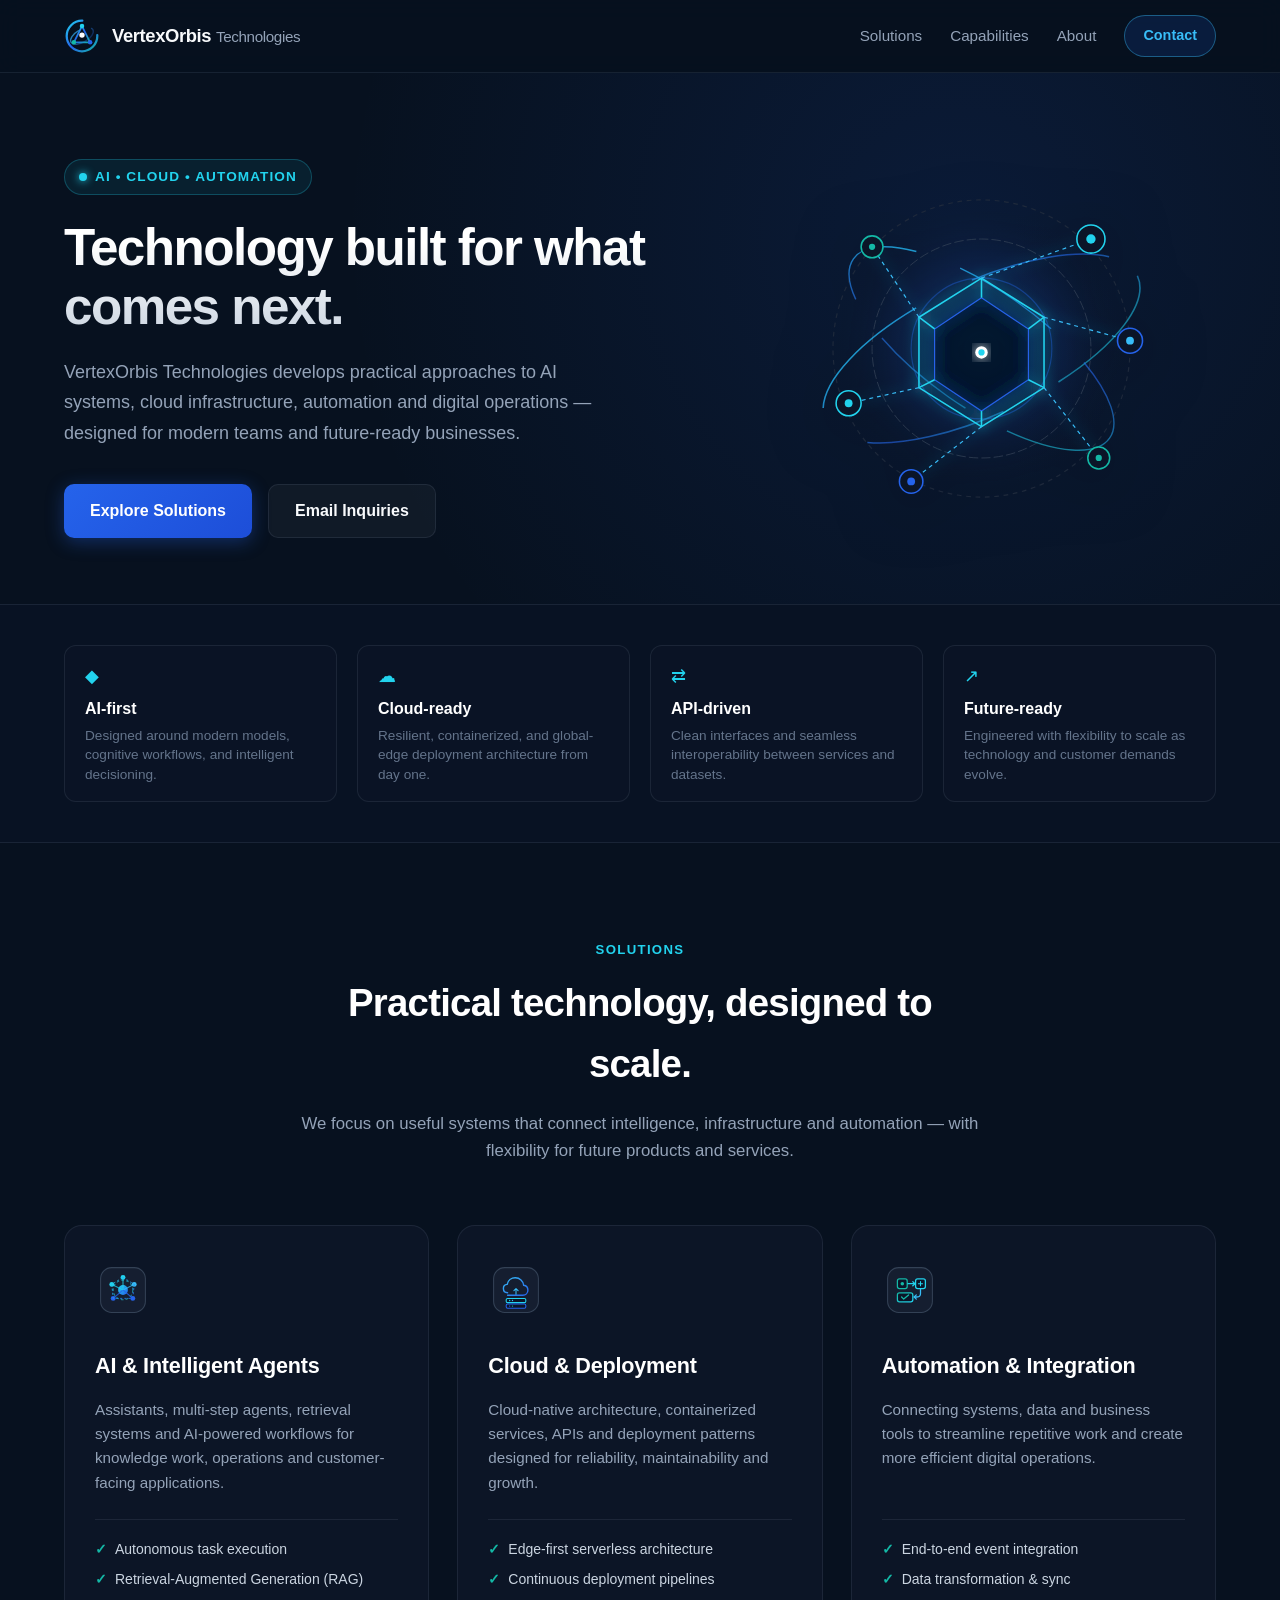
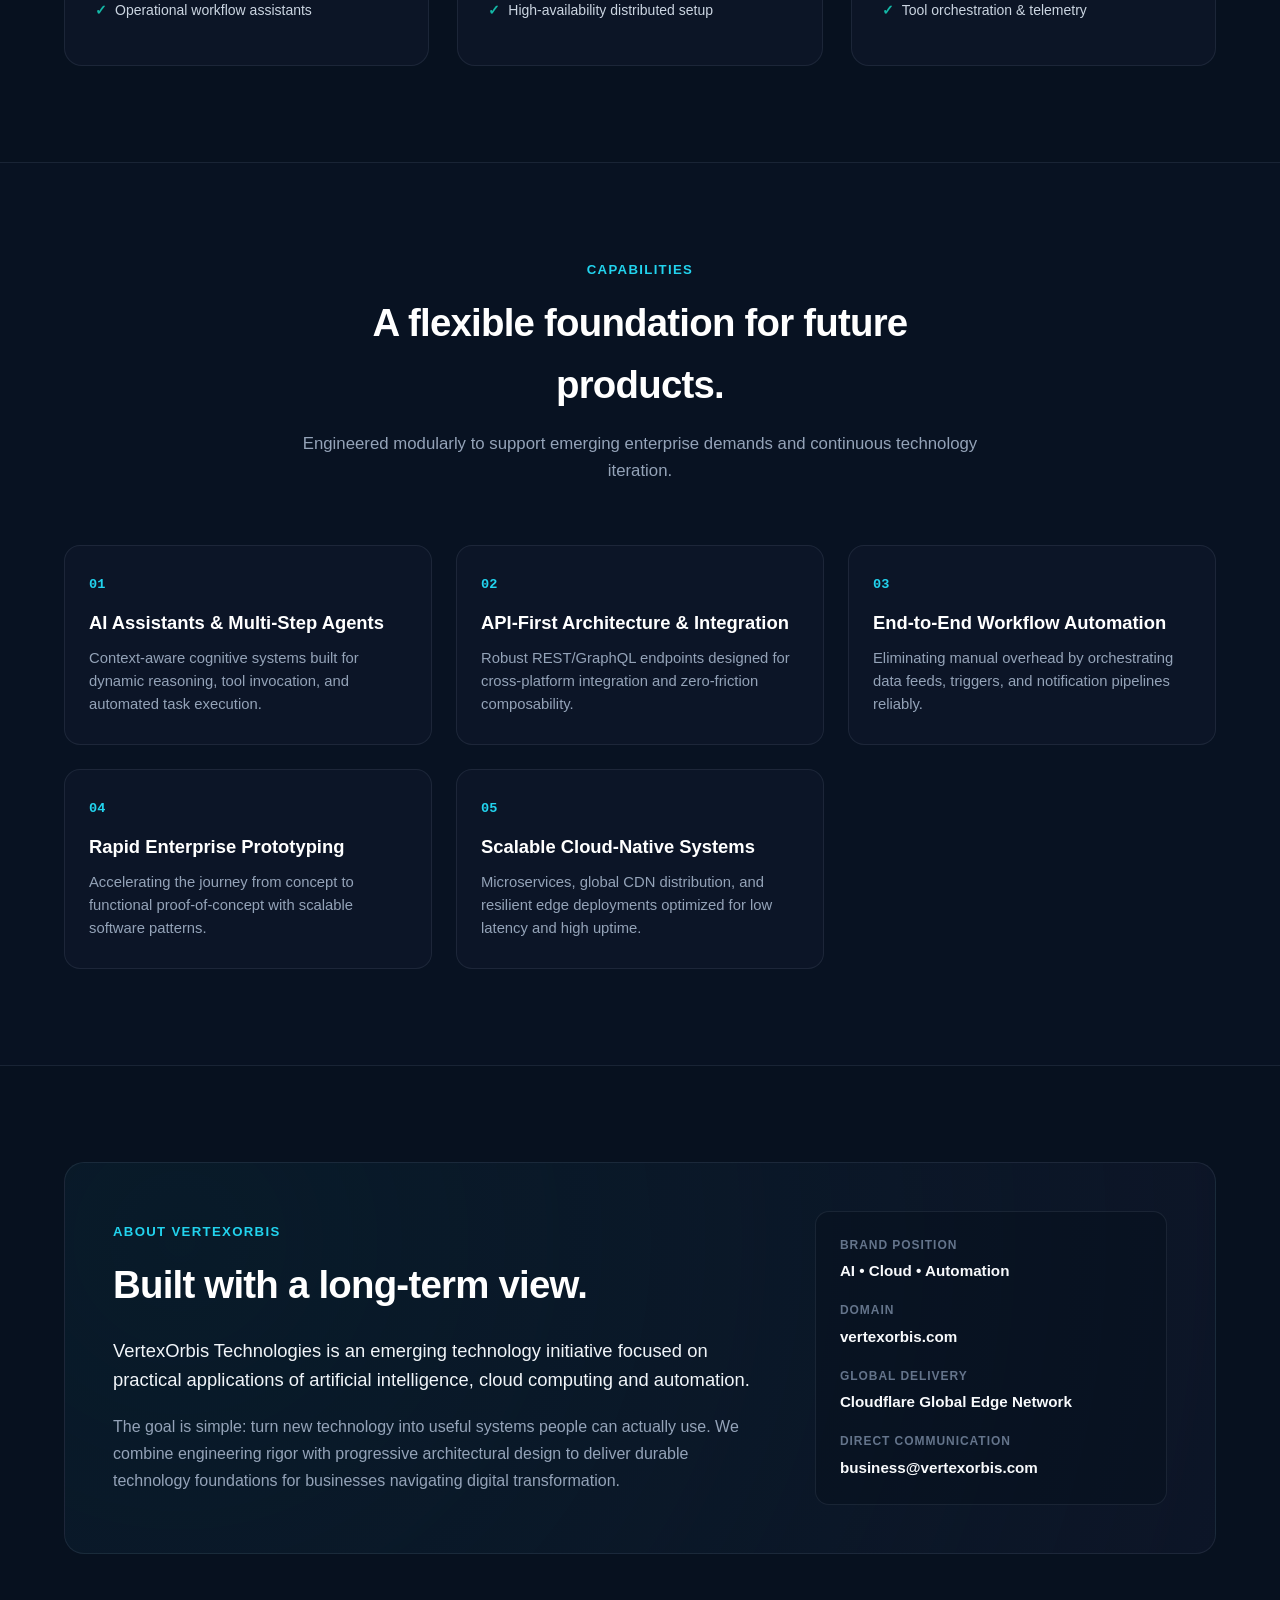
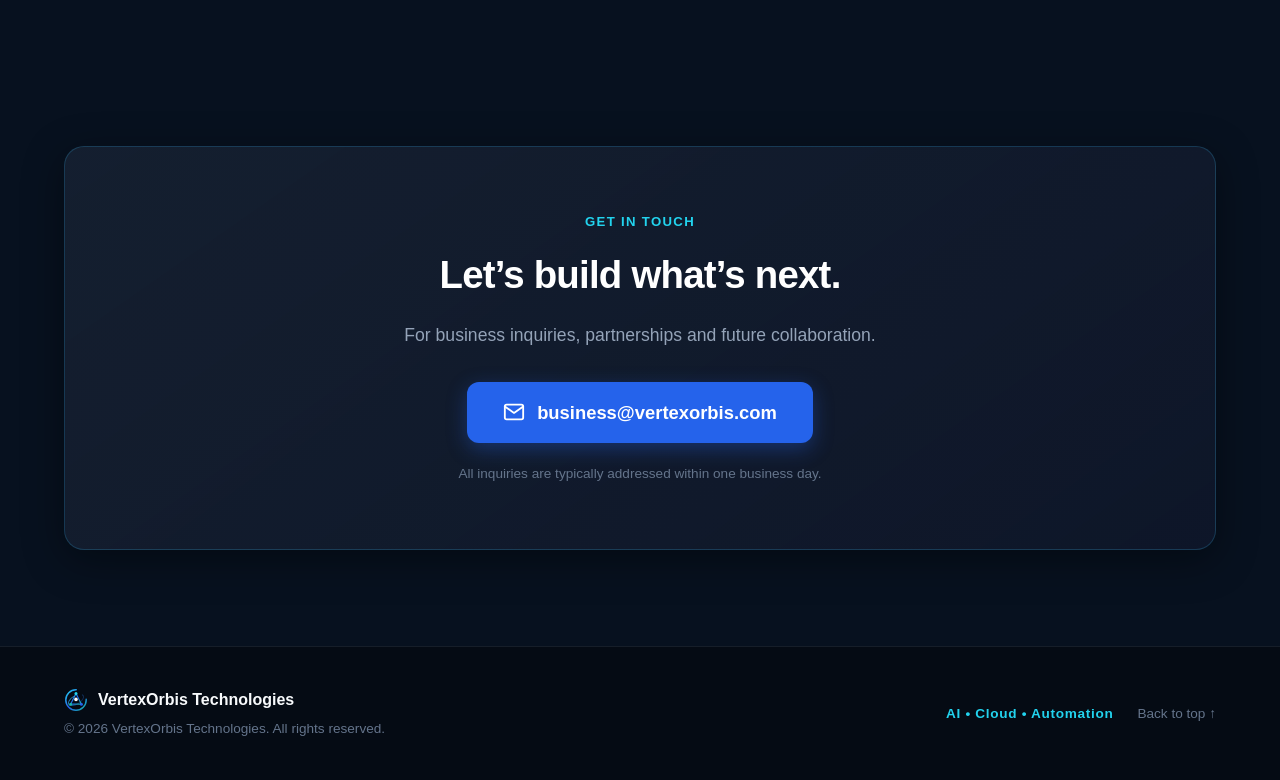
==== index.html @ fcc6c7b6 "Initial commit: VertexOrbis corporate website" ====
<!DOCTYPE html>
<html lang="en">
<head>
  <meta charset="UTF-8">
  <meta name="viewport" content="width=device-width, initial-scale=1.0">
  <title>VertexOrbis Technologies | AI, Cloud &amp; Automation</title>
  <meta name="description" content="VertexOrbis Technologies develops practical approaches to AI systems, cloud infrastructure, automation and digital operations — designed for modern teams and future-ready businesses.">
  <link rel="canonical" href="https://vertexorbis.com/">

  <!-- Open Graph / Facebook -->
  <meta property="og:type" content="website">
  <meta property="og:url" content="https://vertexorbis.com/">
  <meta property="og:title" content="VertexOrbis Technologies | AI, Cloud &amp; Automation">
  <meta property="og:description" content="VertexOrbis Technologies develops practical approaches to AI systems, cloud infrastructure, automation and digital operations — designed for modern teams and future-ready businesses.">
  <meta property="og:site_name" content="VertexOrbis Technologies">

  <!-- Twitter Card -->
  <meta name="twitter:card" content="summary_large_image">
  <meta name="twitter:url" content="https://vertexorbis.com/">
  <meta name="twitter:title" content="VertexOrbis Technologies | AI, Cloud &amp; Automation">
  <meta name="twitter:description" content="VertexOrbis Technologies develops practical approaches to AI systems, cloud infrastructure, automation and digital operations — designed for modern teams and future-ready businesses.">

  <!-- Favicon -->
  <link rel="icon" type="image/svg+xml" href="assets/logo.svg">

  <link rel="stylesheet" href="styles.css">

  <!-- JSON-LD Structured Data -->
  <script type="application/ld+json">
  {
    "@context": "https://schema.org",
    "@type": "Organization",
    "name": "VertexOrbis Technologies",
    "url": "https://vertexorbis.com",
    "logo": "https://vertexorbis.com/assets/logo.svg",
    "description": "VertexOrbis Technologies develops practical approaches to AI systems, cloud infrastructure, automation and digital operations.",
    "email": "business@vertexorbis.com"
  }
  </script>
</head>
<body>
  <a href="#main-content" class="skip-link">Skip to main content</a>

  <!-- Header & Navigation -->
  <header class="site-header">
    <div class="container header-container">
      <a href="#" class="brand-logo" aria-label="VertexOrbis Technologies Home">
        <img src="assets/logo.svg" alt="" width="36" height="36" class="logo-img">
        <span class="brand-text">VertexOrbis <span class="brand-sub">Technologies</span></span>
      </a>

      <button class="mobile-toggle" aria-expanded="false" aria-controls="primary-nav" aria-label="Toggle navigation menu">
        <span class="bar"></span>
        <span class="bar"></span>
        <span class="bar"></span>
      </button>

      <nav id="primary-nav" class="nav-links" aria-label="Primary Navigation">
        <a href="#solutions" class="nav-item">Solutions</a>
        <a href="#capabilities" class="nav-item">Capabilities</a>
        <a href="#about" class="nav-item">About</a>
        <a href="#contact" class="nav-cta">Contact</a>
      </nav>
    </div>
  </header>

  <main id="main-content">
    <!-- Hero Section -->
    <section class="hero-section" aria-labelledby="hero-title">
      <div class="container hero-container">
        <div class="hero-content">
          <div class="hero-kicker">
            <span class="pulse-dot"></span>
            AI • Cloud • Automation
          </div>
          <h1 id="hero-title" class="hero-headline">
            Technology built for what comes next.
          </h1>
          <p class="hero-body">
            VertexOrbis Technologies develops practical approaches to AI systems, cloud infrastructure, automation and digital operations — designed for modern teams and future-ready businesses.
          </p>
          <div class="hero-actions">
            <a href="#solutions" class="btn btn-primary">Explore Solutions</a>
            <a href="mailto:business@vertexorbis.com" class="btn btn-secondary">Email Inquiries</a>
          </div>
        </div>

        <div class="hero-visual">
          <div class="visual-wrapper">
            <img src="assets/hero-tech.svg" alt="Abstract interconnected AI, cloud infrastructure, and automation graph" class="hero-img" width="560" height="460">
          </div>
        </div>
      </div>
    </section>

    <!-- Brand Proof / Stats Strip -->
    <section class="proof-section" aria-label="Key Pillars">
      <div class="container proof-grid">
        <div class="proof-card">
          <span class="proof-icon">◆</span>
          <div class="proof-title">AI-first</div>
          <p class="proof-desc">Designed around modern models, cognitive workflows, and intelligent decisioning.</p>
        </div>
        <div class="proof-card">
          <span class="proof-icon">☁</span>
          <div class="proof-title">Cloud-ready</div>
          <p class="proof-desc">Resilient, containerized, and global-edge deployment architecture from day one.</p>
        </div>
        <div class="proof-card">
          <span class="proof-icon">⇄</span>
          <div class="proof-title">API-driven</div>
          <p class="proof-desc">Clean interfaces and seamless interoperability between services and datasets.</p>
        </div>
        <div class="proof-card">
          <span class="proof-icon">↗</span>
          <div class="proof-title">Future-ready</div>
          <p class="proof-desc">Engineered with flexibility to scale as technology and customer demands evolve.</p>
        </div>
      </div>
    </section>

    <!-- Solutions Section -->
    <section id="solutions" class="section solutions-section" aria-labelledby="solutions-title">
      <div class="container">
        <div class="section-header">
          <div class="section-kicker">Solutions</div>
          <h2 id="solutions-title" class="section-title">Practical technology, designed to scale.</h2>
          <p class="section-subtitle">
            We focus on useful systems that connect intelligence, infrastructure and automation — with flexibility for future products and services.
          </p>
        </div>

        <div class="solutions-grid">
          <!-- Solution Card 1 -->
          <article class="solution-card">
            <div class="card-icon-wrapper">
              <img src="assets/ai-agents.svg" alt="" width="56" height="56" class="card-icon">
            </div>
            <h3 class="card-title">AI &amp; Intelligent Agents</h3>
            <p class="card-text">
              Assistants, multi-step agents, retrieval systems and AI-powered workflows for knowledge work, operations and customer-facing applications.
            </p>
            <ul class="card-features">
              <li>Autonomous task execution</li>
              <li>Retrieval-Augmented Generation (RAG)</li>
              <li>Operational workflow assistants</li>
            </ul>
          </article>

          <!-- Solution Card 2 -->
          <article class="solution-card">
            <div class="card-icon-wrapper">
              <img src="assets/cloud-infrastructure.svg" alt="" width="56" height="56" class="card-icon">
            </div>
            <h3 class="card-title">Cloud &amp; Deployment</h3>
            <p class="card-text">
              Cloud-native architecture, containerized services, APIs and deployment patterns designed for reliability, maintainability and growth.
            </p>
            <ul class="card-features">
              <li>Edge-first serverless architecture</li>
              <li>Continuous deployment pipelines</li>
              <li>High-availability distributed setup</li>
            </ul>
          </article>

          <!-- Solution Card 3 -->
          <article class="solution-card">
            <div class="card-icon-wrapper">
              <img src="assets/automation.svg" alt="" width="56" height="56" class="card-icon">
            </div>
            <h3 class="card-title">Automation &amp; Integration</h3>
            <p class="card-text">
              Connecting systems, data and business tools to streamline repetitive work and create more efficient digital operations.
            </p>
            <ul class="card-features">
              <li>End-to-end event integration</li>
              <li>Data transformation &amp; sync</li>
              <li>Tool orchestration &amp; telemetry</li>
            </ul>
          </article>
        </div>
      </div>
    </section>

    <!-- Capabilities Section -->
    <section id="capabilities" class="section capabilities-section" aria-labelledby="capabilities-title">
      <div class="container">
        <div class="section-header">
          <div class="section-kicker">Capabilities</div>
          <h2 id="capabilities-title" class="section-title">A flexible foundation for future products.</h2>
          <p class="section-subtitle">
            Engineered modularly to support emerging enterprise demands and continuous technology iteration.
          </p>
        </div>

        <div class="capabilities-grid">
          <div class="cap-box">
            <div class="cap-index">01</div>
            <h3 class="cap-name">AI Assistants &amp; Multi-Step Agents</h3>
            <p class="cap-desc">Context-aware cognitive systems built for dynamic reasoning, tool invocation, and automated task execution.</p>
          </div>
          <div class="cap-box">
            <div class="cap-index">02</div>
            <h3 class="cap-name">API-First Architecture &amp; Integration</h3>
            <p class="cap-desc">Robust REST/GraphQL endpoints designed for cross-platform integration and zero-friction composability.</p>
          </div>
          <div class="cap-box">
            <div class="cap-index">03</div>
            <h3 class="cap-name">End-to-End Workflow Automation</h3>
            <p class="cap-desc">Eliminating manual overhead by orchestrating data feeds, triggers, and notification pipelines reliably.</p>
          </div>
          <div class="cap-box">
            <div class="cap-index">04</div>
            <h3 class="cap-name">Rapid Enterprise Prototyping</h3>
            <p class="cap-desc">Accelerating the journey from concept to functional proof-of-concept with scalable software patterns.</p>
          </div>
          <div class="cap-box">
            <div class="cap-index">05</div>
            <h3 class="cap-name">Scalable Cloud-Native Systems</h3>
            <p class="cap-desc">Microservices, global CDN distribution, and resilient edge deployments optimized for low latency and high uptime.</p>
          </div>
        </div>
      </div>
    </section>

    <!-- About Section -->
    <section id="about" class="section about-section" aria-labelledby="about-title">
      <div class="container">
        <div class="about-card">
          <div class="about-grid">
            <div class="about-content">
              <div class="section-kicker">About VertexOrbis</div>
              <h2 id="about-title" class="section-title">Built with a long-term view.</h2>
              <p class="about-lead">
                VertexOrbis Technologies is an emerging technology initiative focused on practical applications of artificial intelligence, cloud computing and automation.
              </p>
              <p class="about-text">
                The goal is simple: turn new technology into useful systems people can actually use. We combine engineering rigor with progressive architectural design to deliver durable technology foundations for businesses navigating digital transformation.
              </p>
            </div>
            <div class="about-sidebar">
              <div class="sidebar-item">
                <span class="sidebar-label">Brand Position</span>
                <span class="sidebar-value">AI • Cloud • Automation</span>
              </div>
              <div class="sidebar-item">
                <span class="sidebar-label">Domain</span>
                <span class="sidebar-value">vertexorbis.com</span>
              </div>
              <div class="sidebar-item">
                <span class="sidebar-label">Global Delivery</span>
                <span class="sidebar-value">Cloudflare Global Edge Network</span>
              </div>
              <div class="sidebar-item">
                <span class="sidebar-label">Direct Communication</span>
                <span class="sidebar-value">business@vertexorbis.com</span>
              </div>
            </div>
          </div>
        </div>
      </div>
    </section>

    <!-- Contact Section -->
    <section id="contact" class="section contact-section" aria-labelledby="contact-title">
      <div class="container">
        <div class="contact-box">
          <div class="contact-inner">
            <div class="section-kicker">Get In Touch</div>
            <h2 id="contact-title" class="section-title">Let’s build what’s next.</h2>
            <p class="contact-desc">
              For business inquiries, partnerships and future collaboration.
            </p>
            <div class="email-cta-wrapper">
              <a href="mailto:business@vertexorbis.com" class="email-link">
                <svg class="mail-icon" viewBox="0 0 24 24" width="22" height="22" fill="none" stroke="currentColor" stroke-width="2" stroke-linecap="round" stroke-linejoin="round" aria-hidden="true">
                  <path d="M4 4h16c1.1 0 2 .9 2 2v12c0 1.1-.9 2-2 2H4c-1.1 0-2-.9-2-2V6c0-1.1.9-2 2-2z"></path>
                  <polyline points="22,6 12,13 2,6"></polyline>
                </svg>
                <span>business@vertexorbis.com</span>
              </a>
            </div>
            <p class="contact-note">All inquiries are typically addressed within one business day.</p>
          </div>
        </div>
      </div>
    </section>
  </main>

  <!-- Footer -->
  <footer class="site-footer">
    <div class="container footer-container">
      <div class="footer-left">
        <div class="footer-brand">
          <img src="assets/logo.svg" alt="" width="24" height="24" class="footer-logo">
          <span>VertexOrbis Technologies</span>
        </div>
        <p class="footer-copy">
          &copy; 2026 VertexOrbis Technologies. All rights reserved.
        </p>
      </div>
      <div class="footer-right">
        <span class="footer-tagline">AI • Cloud • Automation</span>
        <a href="#main-content" class="back-to-top" aria-label="Back to top">
          Back to top ↑
        </a>
      </div>
    </div>
  </footer>

  <script>
    // Navigation toggle for mobile screens
    const toggle = document.querySelector('.mobile-toggle');
    const nav = document.getElementById('primary-nav');

    if (toggle && nav) {
      toggle.addEventListener('click', () => {
        const expanded = toggle.getAttribute('aria-expanded') === 'true';
        toggle.setAttribute('aria-expanded', String(!expanded));
        nav.classList.toggle('nav-open');
      });

      // Close menu when clicking nav links
      nav.querySelectorAll('a').forEach(link => {
        link.addEventListener('click', () => {
          nav.classList.remove('nav-open');
          toggle.setAttribute('aria-expanded', 'false');
        });
      });
    }
  </script>
</body>
</html>
---- styles.css ----
/* -------------------------------------------------------------
   VertexOrbis Technologies - Official Stylesheet
   Color Theme: Deep Tech Navy / Electric Blue / Cyan / Teal
   ------------------------------------------------------------- */

:root {
  --bg-main: #07111F;
  --bg-card: rgba(15, 23, 42, 0.7);
  --bg-card-hover: rgba(30, 41, 59, 0.8);
  --border-subtle: rgba(148, 163, 184, 0.12);
  --border-focus: #38BDF8;
  
  --primary: #2563EB;
  --primary-glow: rgba(37, 99, 235, 0.35);
  --accent-cyan: #22D3EE;
  --accent-cyan-glow: rgba(34, 211, 238, 0.25);
  --accent-teal: #14B8A6;

  --text-main: #F8FAFC;
  --text-muted: #94A3B8;
  --text-dim: #64748B;

  --font-family: -apple-system, BlinkMacSystemFont, "Segoe UI", Roboto, "Helvetica Neue", Arial, sans-serif;
  --max-width: 1200px;
  --transition-normal: 0.25s cubic-bezier(0.16, 1, 0.3, 1);
}

*, *::before, *::after {
  box-sizing: border-box;
  margin: 0;
  padding: 0;
}

html {
  scroll-behavior: smooth;
  font-size: 16px;
  background-color: var(--bg-main);
  color: var(--text-main);
  font-family: var(--font-family);
  line-height: 1.6;
  -webkit-font-smoothing: antialiased;
}

/* Accessibility: Skip Link */
.skip-link {
  position: absolute;
  top: -60px;
  left: 20px;
  background: var(--accent-cyan);
  color: #07111F;
  font-weight: 600;
  padding: 8px 16px;
  border-radius: 4px;
  z-index: 1000;
  transition: top 0.2s ease;
  text-decoration: none;
}
.skip-link:focus {
  top: 16px;
}

/* Layout Utilities */
.container {
  width: 100%;
  max-width: var(--max-width);
  margin-left: auto;
  margin-right: auto;
  padding-left: 24px;
  padding-right: 24px;
}

/* Header & Nav */
.site-header {
  position: sticky;
  top: 0;
  z-index: 100;
  background-color: rgba(7, 17, 31, 0.85);
  backdrop-filter: blur(12px);
  -webkit-backdrop-filter: blur(12px);
  border-bottom: 1px solid var(--border-subtle);
}

.header-container {
  display: flex;
  align-items: center;
  justify-content: space-between;
  height: 72px;
}

.brand-logo {
  display: flex;
  align-items: center;
  gap: 12px;
  text-decoration: none;
  color: var(--text-main);
}

.brand-text {
  font-size: 1.15rem;
  font-weight: 700;
  letter-spacing: -0.02em;
}

.brand-sub {
  font-weight: 400;
  color: var(--text-muted);
  font-size: 0.95rem;
}

.nav-links {
  display: flex;
  align-items: center;
  gap: 28px;
}

.nav-item {
  color: var(--text-muted);
  text-decoration: none;
  font-size: 0.95rem;
  font-weight: 500;
  transition: color var(--transition-normal);
}

.nav-item:hover, .nav-item:focus-visible {
  color: var(--accent-cyan);
}

.nav-cta {
  background: rgba(37, 99, 235, 0.15);
  border: 1px solid rgba(56, 189, 248, 0.4);
  color: #38BDF8;
  padding: 8px 18px;
  border-radius: 9999px;
  text-decoration: none;
  font-size: 0.9rem;
  font-weight: 600;
  transition: all var(--transition-normal);
}

.nav-cta:hover, .nav-cta:focus-visible {
  background: var(--primary);
  color: #FFFFFF;
  box-shadow: 0 0 16px var(--primary-glow);
}

/* Mobile Toggle */
.mobile-toggle {
  display: none;
  background: transparent;
  border: none;
  cursor: pointer;
  padding: 8px;
}

.mobile-toggle .bar {
  display: block;
  width: 22px;
  height: 2px;
  margin: 4px 0;
  background-color: var(--text-main);
  transition: transform 0.2s ease;
}

/* Hero Section */
.hero-section {
  padding: 80px 0 60px;
  position: relative;
  overflow: hidden;
  background: radial-gradient(circle at 75% 30%, rgba(37, 99, 235, 0.12) 0%, transparent 60%);
}

.hero-container {
  display: grid;
  grid-template-columns: 1.15fr 0.85fr;
  align-items: center;
  gap: 48px;
}

.hero-kicker {
  display: inline-flex;
  align-items: center;
  gap: 8px;
  padding: 6px 14px;
  background: rgba(34, 211, 238, 0.08);
  border: 1px solid rgba(34, 211, 238, 0.25);
  border-radius: 9999px;
  color: var(--accent-cyan);
  font-size: 0.85rem;
  font-weight: 600;
  letter-spacing: 0.08em;
  text-transform: uppercase;
  margin-bottom: 24px;
}

.pulse-dot {
  width: 8px;
  height: 8px;
  background-color: var(--accent-cyan);
  border-radius: 50%;
  box-shadow: 0 0 8px var(--accent-cyan);
}

.hero-headline {
  font-size: clamp(2.4rem, 4vw, 3.4rem);
  font-weight: 800;
  line-height: 1.15;
  letter-spacing: -0.03em;
  margin-bottom: 20px;
  background: linear-gradient(180deg, #FFFFFF 20%, #CBD5E1 100%);
  -webkit-background-clip: text;
  -webkit-text-fill-color: transparent;
}

.hero-body {
  font-size: 1.125rem;
  color: var(--text-muted);
  line-height: 1.7;
  margin-bottom: 36px;
  max-width: 560px;
}

.hero-actions {
  display: flex;
  gap: 16px;
  flex-wrap: wrap;
}

.btn {
  display: inline-flex;
  align-items: center;
  justify-content: center;
  padding: 13px 26px;
  border-radius: 10px;
  font-size: 1rem;
  font-weight: 600;
  text-decoration: none;
  transition: all var(--transition-normal);
}

.btn-primary {
  background: linear-gradient(135deg, #2563EB 0%, #1D4ED8 100%);
  color: #FFFFFF;
  box-shadow: 0 4px 18px var(--primary-glow);
}

.btn-primary:hover {
  background: linear-gradient(135deg, #3B82F6 0%, #2563EB 100%);
  transform: translateY(-2px);
  box-shadow: 0 6px 24px rgba(37, 99, 235, 0.5);
}

.btn-secondary {
  background: rgba(255, 255, 255, 0.04);
  color: var(--text-main);
  border: 1px solid var(--border-subtle);
}

.btn-secondary:hover {
  background: rgba(255, 255, 255, 0.09);
  border-color: rgba(255, 255, 255, 0.2);
  transform: translateY(-2px);
}

.hero-visual {
  display: flex;
  justify-content: center;
  align-items: center;
}

.visual-wrapper {
  width: 100%;
  max-width: 480px;
  filter: drop-shadow(0 10px 30px rgba(0, 0, 0, 0.5));
}

.hero-img {
  width: 100%;
  height: auto;
  display: block;
}

/* Proof Section */
.proof-section {
  padding: 40px 0;
  border-top: 1px solid var(--border-subtle);
  border-bottom: 1px solid var(--border-subtle);
  background: rgba(11, 21, 40, 0.4);
}

.proof-grid {
  display: grid;
  grid-template-columns: repeat(4, 1fr);
  gap: 20px;
}

.proof-card {
  padding: 16px 20px;
  background: rgba(15, 23, 42, 0.4);
  border: 1px solid var(--border-subtle);
  border-radius: 12px;
  transition: border-color var(--transition-normal);
}

.proof-card:hover {
  border-color: rgba(56, 189, 248, 0.3);
}

.proof-icon {
  display: inline-block;
  color: var(--accent-cyan);
  font-size: 1.1rem;
  margin-bottom: 6px;
}

.proof-title {
  font-size: 1rem;
  font-weight: 700;
  color: #FFFFFF;
  margin-bottom: 4px;
}

.proof-desc {
  font-size: 0.85rem;
  color: var(--text-dim);
  line-height: 1.45;
}

/* Common Section */
.section {
  padding: 96px 0;
}

.section-header {
  text-align: center;
  max-width: 680px;
  margin: 0 auto 60px;
}

.section-kicker {
  font-size: 0.825rem;
  font-weight: 700;
  color: var(--accent-cyan);
  letter-spacing: 0.1em;
  text-transform: uppercase;
  margin-bottom: 12px;
}

.section-title {
  font-size: clamp(2rem, 3vw, 2.5rem);
  font-weight: 700;
  letter-spacing: -0.02em;
  color: #FFFFFF;
  margin-bottom: 16px;
}

.section-subtitle {
  font-size: 1.05rem;
  color: var(--text-muted);
  line-height: 1.6;
}

/* Solutions Grid */
.solutions-grid {
  display: grid;
  grid-template-columns: repeat(3, 1fr);
  gap: 28px;
}

.solution-card {
  background: var(--bg-card);
  border: 1px solid var(--border-subtle);
  border-radius: 18px;
  padding: 36px 30px;
  transition: all var(--transition-normal);
  display: flex;
  flex-direction: column;
}

.solution-card:hover {
  transform: translateY(-4px);
  border-color: rgba(56, 189, 248, 0.35);
  box-shadow: 0 12px 32px rgba(0, 0, 0, 0.3);
}

.card-icon-wrapper {
  margin-bottom: 24px;
}

.card-title {
  font-size: 1.35rem;
  font-weight: 700;
  color: #FFFFFF;
  margin-bottom: 14px;
  letter-spacing: -0.01em;
}

.card-text {
  font-size: 0.95rem;
  color: var(--text-muted);
  line-height: 1.6;
  margin-bottom: 24px;
  flex-grow: 1;
}

.card-features {
  list-style: none;
  border-top: 1px solid var(--border-subtle);
  padding-top: 18px;
}

.card-features li {
  position: relative;
  padding-left: 20px;
  font-size: 0.875rem;
  color: #CBD5E1;
  margin-bottom: 8px;
}

.card-features li::before {
  content: "✓";
  position: absolute;
  left: 0;
  color: var(--accent-teal);
  font-weight: bold;
}

/* Capabilities Section */
.capabilities-section {
  background: rgba(11, 21, 40, 0.3);
  border-top: 1px solid var(--border-subtle);
  border-bottom: 1px solid var(--border-subtle);
}

.capabilities-grid {
  display: grid;
  grid-template-columns: repeat(auto-fit, minmax(320px, 1fr));
  gap: 24px;
}

.cap-box {
  background: var(--bg-card);
  border: 1px solid var(--border-subtle);
  border-radius: 16px;
  padding: 28px 24px;
  transition: border-color var(--transition-normal);
}

.cap-box:hover {
  border-color: rgba(34, 211, 238, 0.35);
}

.cap-index {
  font-family: monospace;
  font-size: 0.85rem;
  font-weight: 700;
  color: var(--accent-cyan);
  margin-bottom: 12px;
}

.cap-name {
  font-size: 1.15rem;
  font-weight: 700;
  color: #FFFFFF;
  margin-bottom: 10px;
}

.cap-desc {
  font-size: 0.925rem;
  color: var(--text-muted);
  line-height: 1.55;
}

/* About Section */
.about-card {
  background: var(--bg-card);
  border: 1px solid var(--border-subtle);
  border-radius: 20px;
  padding: 48px;
  background: radial-gradient(circle at 10% 20%, rgba(34, 211, 238, 0.05) 0%, rgba(15, 23, 42, 0.75) 100%);
}

.about-grid {
  display: grid;
  grid-template-columns: 1.3fr 0.7fr;
  gap: 48px;
  align-items: center;
}

.about-content .section-title {
  text-align: left;
  margin-bottom: 20px;
}

.about-lead {
  font-size: 1.15rem;
  color: #F1F5F9;
  line-height: 1.6;
  margin-bottom: 18px;
  font-weight: 500;
}

.about-text {
  font-size: 1rem;
  color: var(--text-muted);
  line-height: 1.7;
}

.about-sidebar {
  background: rgba(7, 17, 31, 0.6);
  border: 1px solid var(--border-subtle);
  border-radius: 14px;
  padding: 24px;
  display: flex;
  flex-direction: column;
  gap: 18px;
}

.sidebar-item {
  display: flex;
  flex-direction: column;
  gap: 4px;
}

.sidebar-label {
  font-size: 0.75rem;
  text-transform: uppercase;
  letter-spacing: 0.08em;
  color: var(--text-dim);
  font-weight: 600;
}

.sidebar-value {
  font-size: 0.95rem;
  color: #F8FAFC;
  font-weight: 600;
}

/* Contact Section */
.contact-box {
  background: linear-gradient(145deg, rgba(30, 41, 59, 0.6) 0%, rgba(15, 23, 42, 0.9) 100%);
  border: 1px solid rgba(56, 189, 248, 0.2);
  border-radius: 20px;
  padding: 64px 32px;
  text-align: center;
  box-shadow: 0 10px 40px rgba(0, 0, 0, 0.4);
}

.contact-inner {
  max-width: 620px;
  margin: 0 auto;
}

.contact-desc {
  font-size: 1.1rem;
  color: var(--text-muted);
  margin-bottom: 32px;
}

.email-cta-wrapper {
  margin-bottom: 20px;
}

.email-link {
  display: inline-flex;
  align-items: center;
  gap: 12px;
  background: var(--primary);
  color: #FFFFFF;
  padding: 16px 36px;
  border-radius: 12px;
  text-decoration: none;
  font-size: 1.15rem;
  font-weight: 600;
  box-shadow: 0 6px 20px var(--primary-glow);
  transition: all var(--transition-normal);
}

.email-link:hover, .email-link:focus-visible {
  background: #3B82F6;
  transform: translateY(-2px);
  box-shadow: 0 8px 28px rgba(37, 99, 235, 0.6);
}

.mail-icon {
  flex-shrink: 0;
}

.contact-note {
  font-size: 0.85rem;
  color: var(--text-dim);
}

/* Footer */
.site-footer {
  border-top: 1px solid var(--border-subtle);
  padding: 40px 0;
  background-color: #050B14;
}

.footer-container {
  display: flex;
  justify-content: space-between;
  align-items: center;
  flex-wrap: wrap;
  gap: 20px;
}

.footer-brand {
  display: flex;
  align-items: center;
  gap: 10px;
  font-weight: 700;
  margin-bottom: 6px;
}

.footer-copy {
  font-size: 0.85rem;
  color: var(--text-dim);
}

.footer-right {
  display: flex;
  align-items: center;
  gap: 24px;
}

.footer-tagline {
  font-size: 0.85rem;
  color: var(--accent-cyan);
  font-weight: 600;
  letter-spacing: 0.05em;
}

.back-to-top {
  color: var(--text-dim);
  text-decoration: none;
  font-size: 0.85rem;
  transition: color var(--transition-normal);
}

.back-to-top:hover {
  color: var(--accent-cyan);
}

/* Responsive Breakpoints */
@media (max-width: 992px) {
  .hero-container {
    grid-template-columns: 1fr;
    text-align: center;
    gap: 40px;
  }

  .hero-content {
    margin: 0 auto;
  }

  .hero-body {
    margin-left: auto;
    margin-right: auto;
  }

  .hero-actions {
    justify-content: center;
  }

  .proof-grid {
    grid-template-columns: repeat(2, 1fr);
  }

  .solutions-grid {
    grid-template-columns: 1fr;
  }

  .about-grid {
    grid-template-columns: 1fr;
    gap: 32px;
  }
}

@media (max-width: 768px) {
  .mobile-toggle {
    display: block;
  }

  .nav-links {
    display: none;
    position: absolute;
    top: 72px;
    left: 0;
    width: 100%;
    background-color: rgba(7, 17, 31, 0.98);
    border-bottom: 1px solid var(--border-subtle);
    flex-direction: column;
    padding: 24px;
    gap: 18px;
  }

  .nav-links.nav-open {
    display: flex;
  }

  .proof-grid {
    grid-template-columns: 1fr;
  }

  .contact-box {
    padding: 40px 20px;
  }

  .email-link {
    font-size: 1rem;
    padding: 14px 24px;
  }

  .footer-container {
    flex-direction: column;
    align-items: flex-start;
  }
}

/* Reduced Motion Mode */
@media (prefers-reduced-motion: reduce) {
  *, *::before, *::after {
    animation-duration: 0.01ms !important;
    animation-iteration-count: 1 !important;
    transition-duration: 0.01ms !important;
    scroll-behavior: auto !important;
  }
}
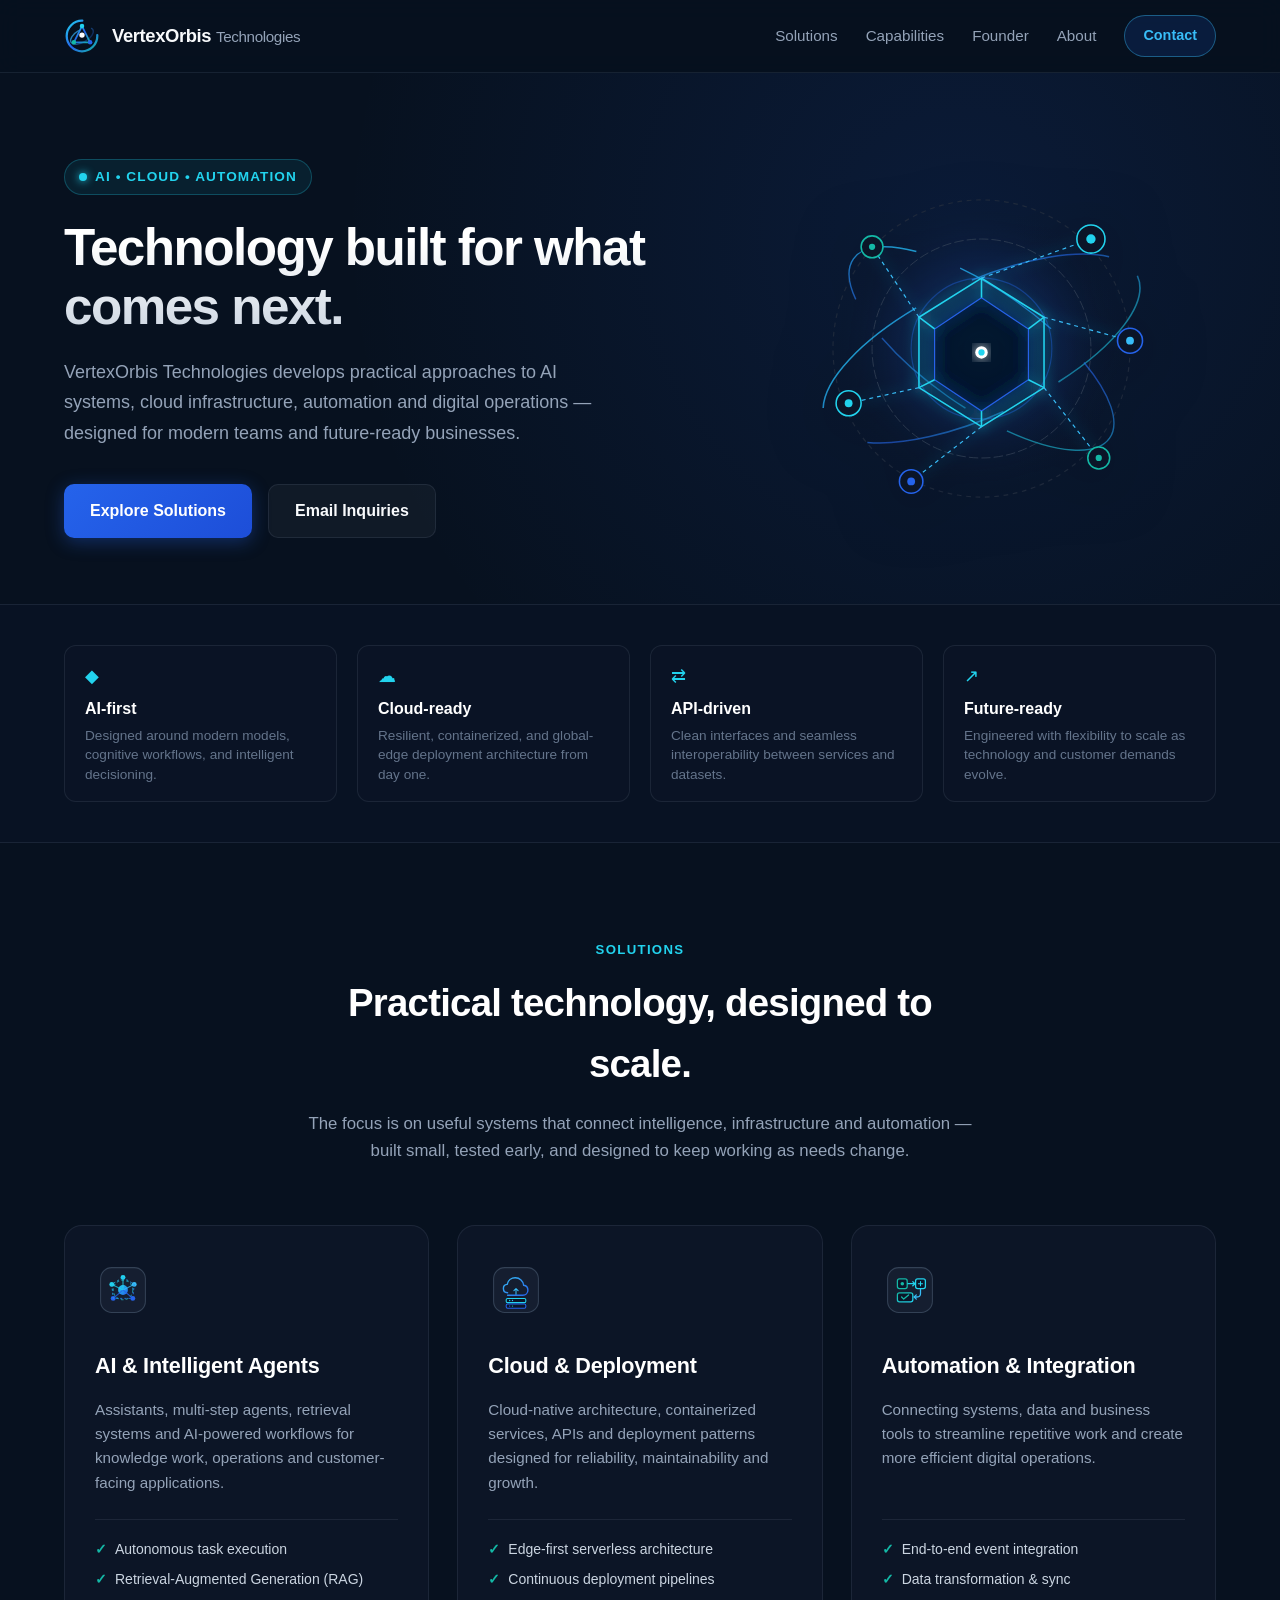
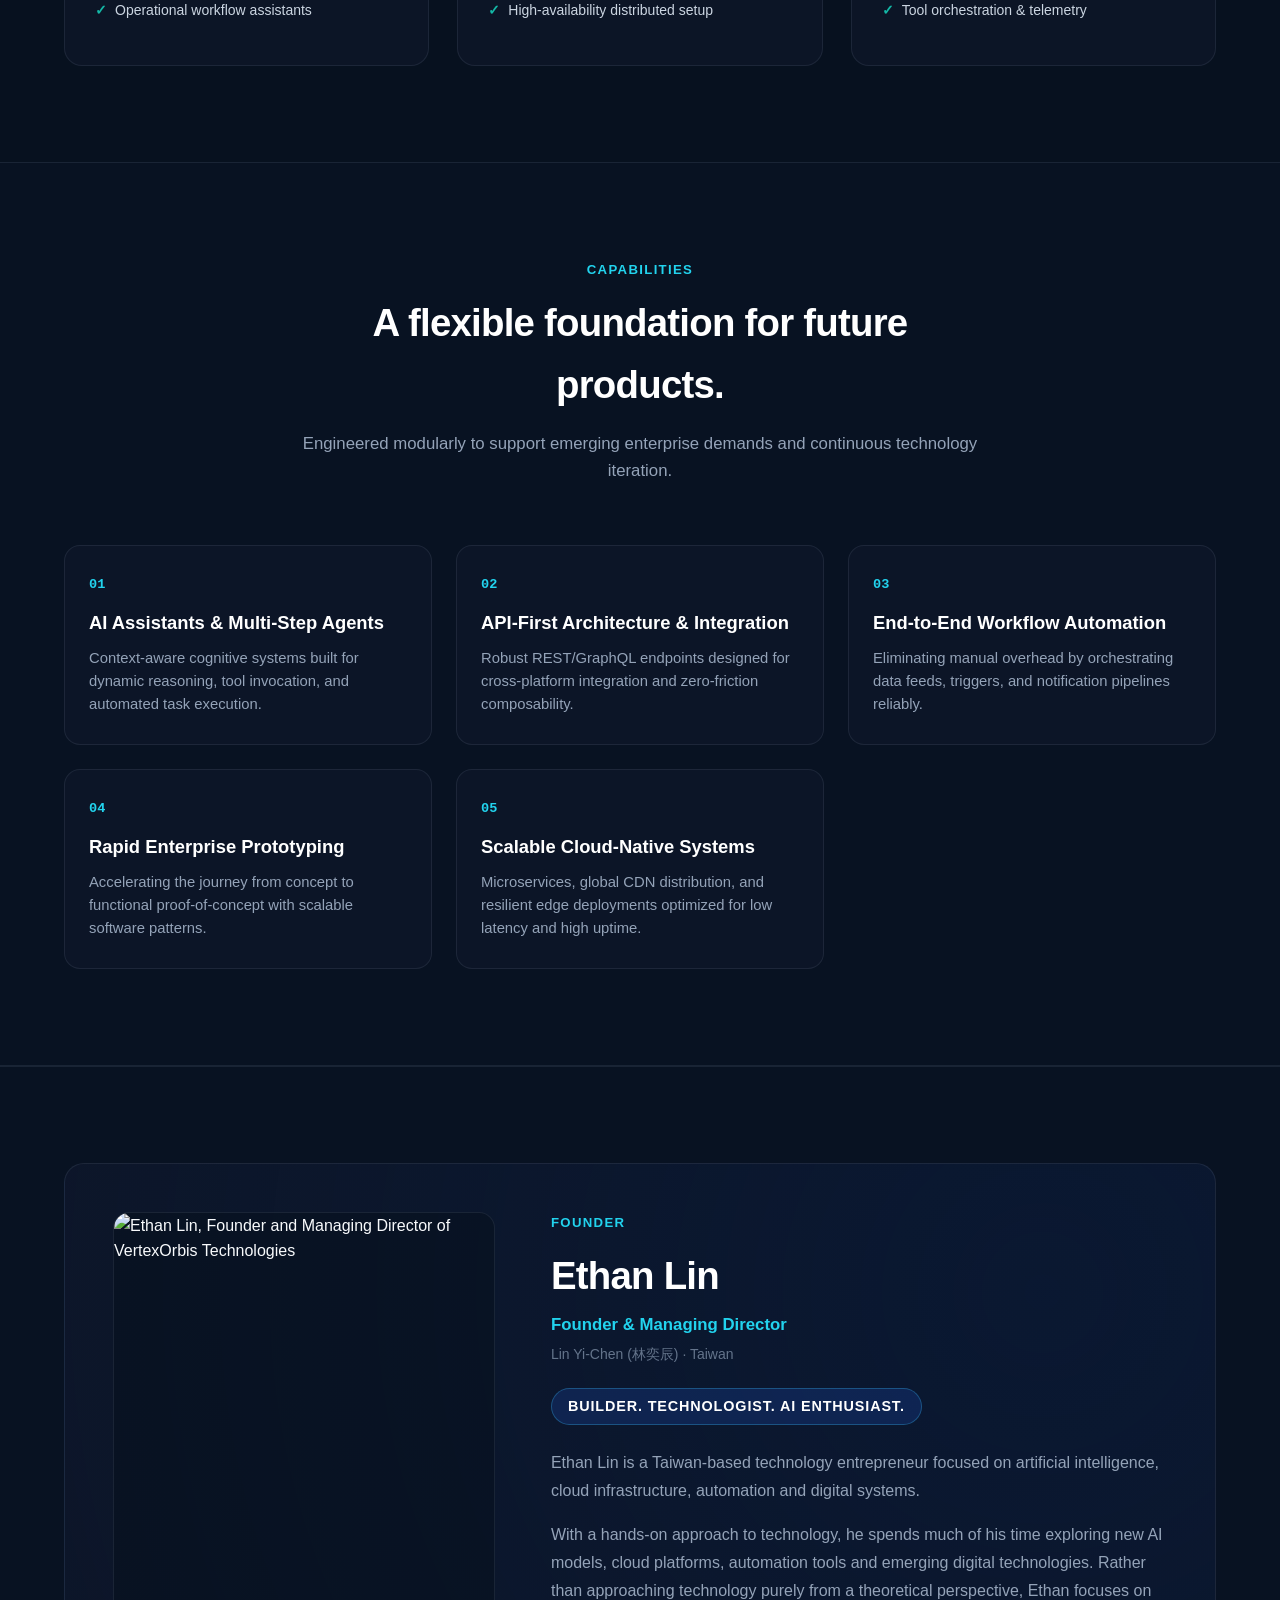
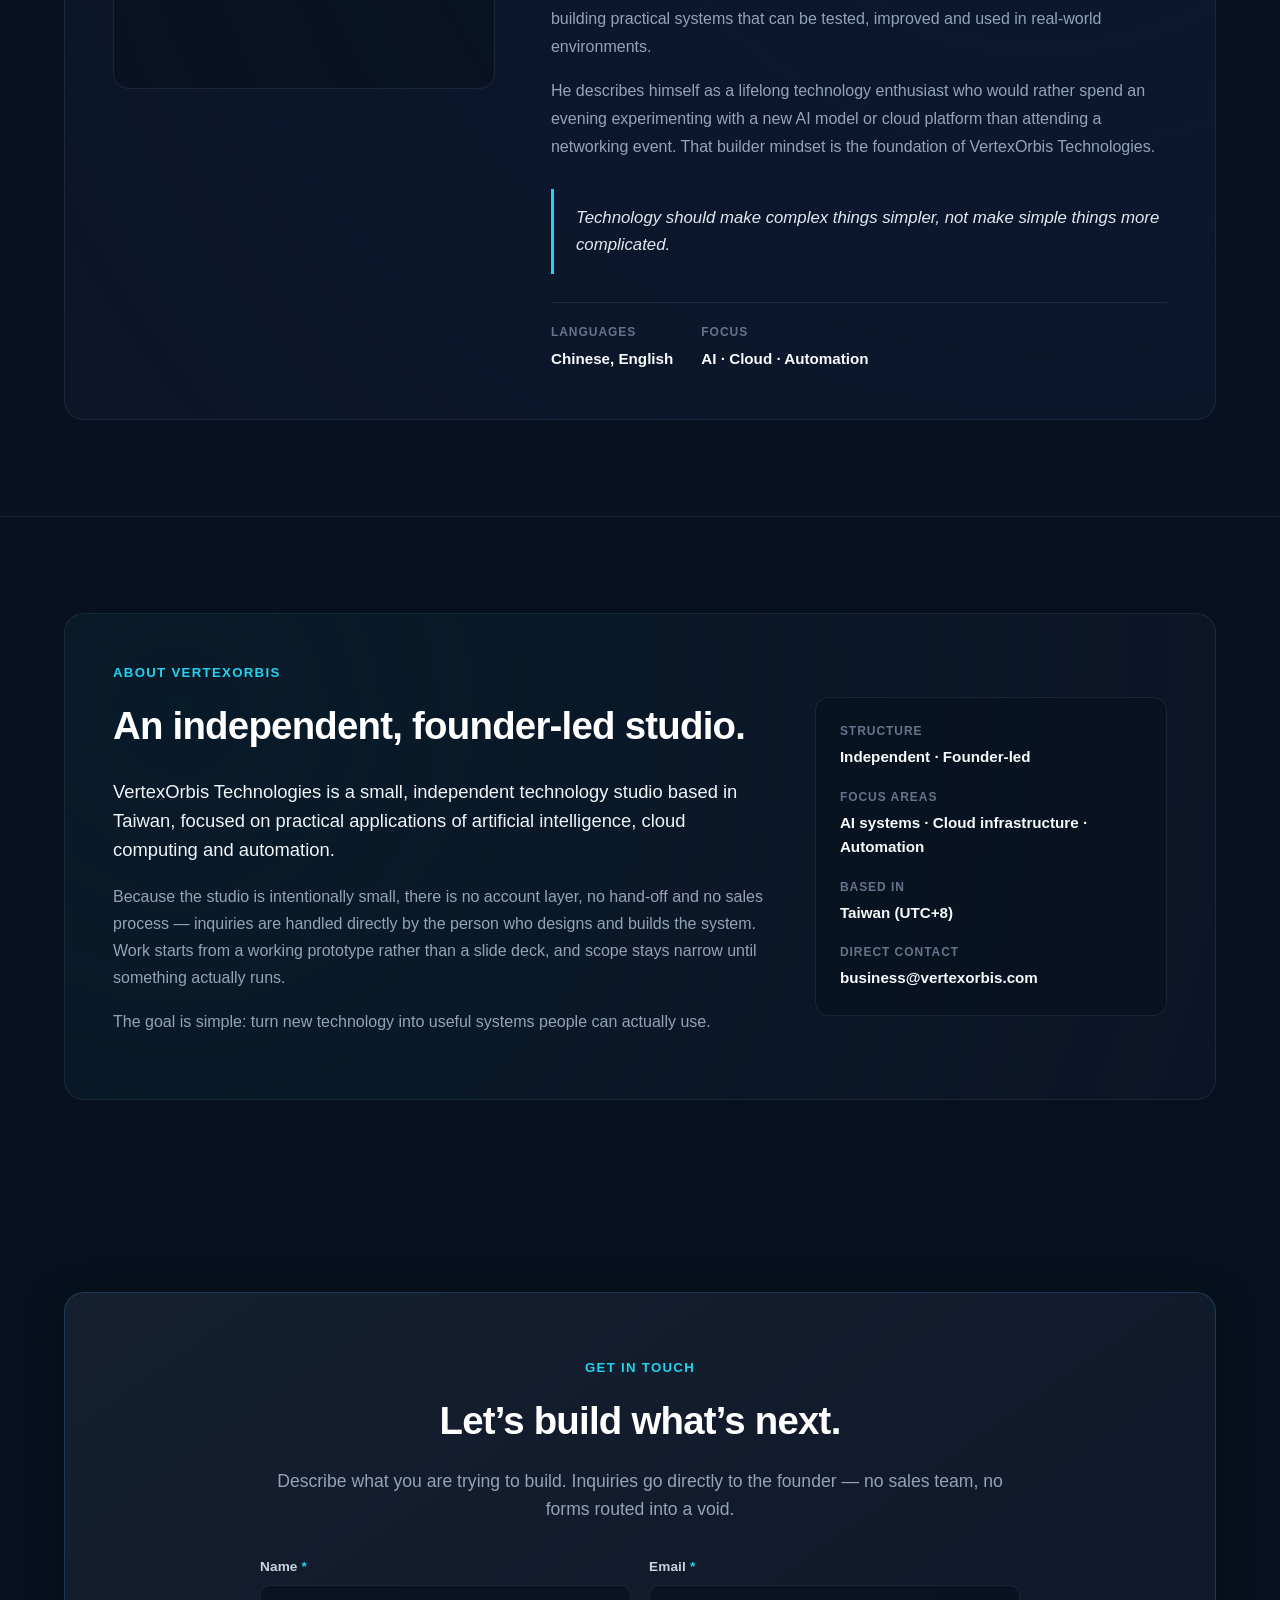
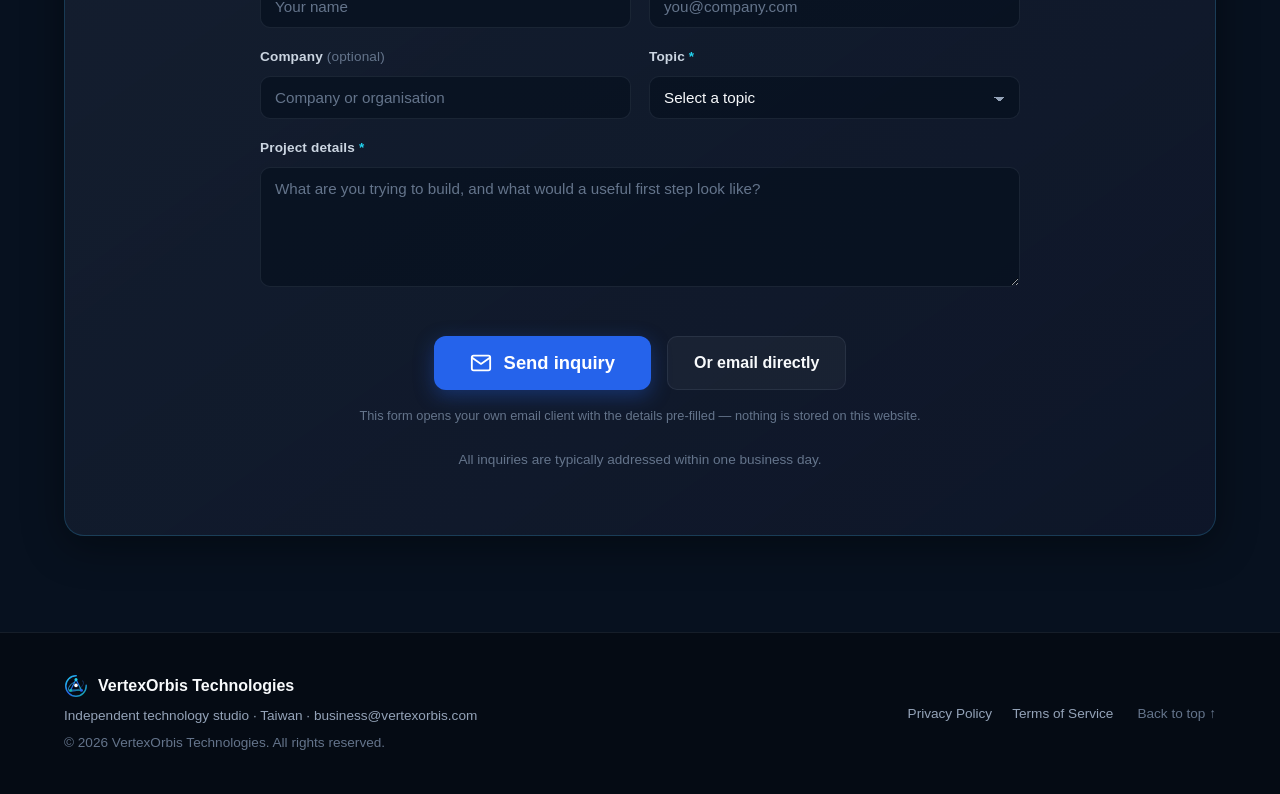
==== commit d1fc0c63: "feat: add Founder section (Ethan Lin), Privacy Policy, Terms of Service, and Contact Form - Add Foun" ====
--- a/index.html
+++ b/index.html
@@ -33,8 +33,26 @@
     "name": "VertexOrbis Technologies",
     "url": "https://vertexorbis.com",
     "logo": "https://vertexorbis.com/assets/logo.svg",
-    "description": "VertexOrbis Technologies develops practical approaches to AI systems, cloud infrastructure, automation and digital operations.",
-    "email": "business@vertexorbis.com"
+    "description": "VertexOrbis Technologies is an independent, founder-led technology studio based in Taiwan, focused on practical applications of artificial intelligence, cloud infrastructure and automation.",
+    "email": "business@vertexorbis.com",
+    "address": {
+      "@type": "PostalAddress",
+      "addressCountry": "TW"
+    },
+    "founder": {
+      "@type": "Person",
+      "name": "Ethan Lin",
+      "alternateName": "林奕辰",
+      "jobTitle": "Founder & Managing Director",
+      "nationality": "TW",
+      "knowsLanguage": ["zh-TW", "en"]
+    },
+    "contactPoint": {
+      "@type": "ContactPoint",
+      "contactType": "business inquiries",
+      "email": "business@vertexorbis.com",
+      "availableLanguage": ["en", "zh-TW"]
+    }
   }
   </script>
 </head>
@@ -58,6 +76,7 @@
       <nav id="primary-nav" class="nav-links" aria-label="Primary Navigation">
         <a href="#solutions" class="nav-item">Solutions</a>
         <a href="#capabilities" class="nav-item">Capabilities</a>
+        <a href="#founder" class="nav-item">Founder</a>
         <a href="#about" class="nav-item">About</a>
         <a href="#contact" class="nav-cta">Contact</a>
       </nav>
@@ -126,7 +145,7 @@
           <div class="section-kicker">Solutions</div>
           <h2 id="solutions-title" class="section-title">Practical technology, designed to scale.</h2>
           <p class="section-subtitle">
-            We focus on useful systems that connect intelligence, infrastructure and automation — with flexibility for future products and services.
+            The focus is on useful systems that connect intelligence, infrastructure and automation — built small, tested early, and designed to keep working as needs change.
           </p>
         </div>
 
@@ -223,6 +242,50 @@
       </div>
     </section>
 
+    <!-- Founder Section -->
+    <section id="founder" class="section founder-section" aria-labelledby="founder-title">
+      <div class="container">
+        <div class="founder-card">
+          <div class="founder-grid">
+            <div class="founder-portrait">
+              <img
+                src="https://coresg-normal.trae.ai/api/ide/v1/text_to_image?prompt=professional%20portrait%20photograph%20of%20a%2034%20year%20old%20East%20Asian%20male%20software%20engineer%2C%20short%20black%20hair%2C%20thin%20glasses%2C%20wearing%20a%20dark%20navy%20casual%20shirt%2C%20calm%20confident%20expression%2C%20looking%20at%20camera%2C%20soft%20studio%20lighting%2C%20dark%20navy%20blue%20background%2C%20shallow%20depth%20of%20field%2C%20photorealistic%2C%20high%20detail&image_size=portrait_4_3"
+                alt="Ethan Lin, Founder and Managing Director of VertexOrbis Technologies"
+                class="founder-img" width="420" height="520" loading="lazy">
+            </div>
+
+            <div class="founder-content">
+              <div class="section-kicker">Founder</div>
+              <h2 id="founder-title" class="section-title">Ethan Lin</h2>
+              <p class="founder-role">Founder &amp; Managing Director</p>
+              <p class="founder-meta">Lin Yi-Chen (林奕辰) · Taiwan</p>
+
+              <p class="founder-tagline">Builder. Technologist. AI enthusiast.</p>
+
+              <p class="founder-bio">
+                Ethan Lin is a Taiwan-based technology entrepreneur focused on artificial intelligence, cloud infrastructure, automation and digital systems.
+              </p>
+              <p class="founder-bio">
+                With a hands-on approach to technology, he spends much of his time exploring new AI models, cloud platforms, automation tools and emerging digital technologies. Rather than approaching technology purely from a theoretical perspective, Ethan focuses on building practical systems that can be tested, improved and used in real-world environments.
+              </p>
+              <p class="founder-bio">
+                He describes himself as a lifelong technology enthusiast who would rather spend an evening experimenting with a new AI model or cloud platform than attending a networking event. That builder mindset is the foundation of VertexOrbis Technologies.
+              </p>
+
+              <blockquote class="founder-quote">
+                Technology should make complex things simpler, not make simple things more complicated.
+              </blockquote>
+
+              <ul class="founder-facts">
+                <li><span class="fact-label">Languages</span><span class="fact-value">Chinese, English</span></li>
+                <li><span class="fact-label">Focus</span><span class="fact-value">AI · Cloud · Automation</span></li>
+              </ul>
+            </div>
+          </div>
+        </div>
+      </div>
+    </section>
+
     <!-- About Section -->
     <section id="about" class="section about-section" aria-labelledby="about-title">
       <div class="container">
@@ -230,29 +293,32 @@
           <div class="about-grid">
             <div class="about-content">
               <div class="section-kicker">About VertexOrbis</div>
-              <h2 id="about-title" class="section-title">Built with a long-term view.</h2>
+              <h2 id="about-title" class="section-title">An independent, founder-led studio.</h2>
               <p class="about-lead">
-                VertexOrbis Technologies is an emerging technology initiative focused on practical applications of artificial intelligence, cloud computing and automation.
+                VertexOrbis Technologies is a small, independent technology studio based in Taiwan, focused on practical applications of artificial intelligence, cloud computing and automation.
               </p>
               <p class="about-text">
-                The goal is simple: turn new technology into useful systems people can actually use. We combine engineering rigor with progressive architectural design to deliver durable technology foundations for businesses navigating digital transformation.
+                Because the studio is intentionally small, there is no account layer, no hand-off and no sales process — inquiries are handled directly by the person who designs and builds the system. Work starts from a working prototype rather than a slide deck, and scope stays narrow until something actually runs.
+              </p>
+              <p class="about-text">
+                The goal is simple: turn new technology into useful systems people can actually use.
               </p>
             </div>
             <div class="about-sidebar">
               <div class="sidebar-item">
-                <span class="sidebar-label">Brand Position</span>
-                <span class="sidebar-value">AI • Cloud • Automation</span>
+                <span class="sidebar-label">Structure</span>
+                <span class="sidebar-value">Independent · Founder-led</span>
               </div>
               <div class="sidebar-item">
-                <span class="sidebar-label">Domain</span>
-                <span class="sidebar-value">vertexorbis.com</span>
+                <span class="sidebar-label">Focus Areas</span>
+                <span class="sidebar-value">AI systems · Cloud infrastructure · Automation</span>
               </div>
               <div class="sidebar-item">
-                <span class="sidebar-label">Global Delivery</span>
-                <span class="sidebar-value">Cloudflare Global Edge Network</span>
+                <span class="sidebar-label">Based In</span>
+                <span class="sidebar-value">Taiwan (UTC+8)</span>
               </div>
               <div class="sidebar-item">
-                <span class="sidebar-label">Direct Communication</span>
+                <span class="sidebar-label">Direct Contact</span>
                 <span class="sidebar-value">business@vertexorbis.com</span>
               </div>
             </div>
@@ -269,17 +335,61 @@
             <div class="section-kicker">Get In Touch</div>
             <h2 id="contact-title" class="section-title">Let’s build what’s next.</h2>
             <p class="contact-desc">
-              For business inquiries, partnerships and future collaboration.
+              Describe what you are trying to build. Inquiries go directly to the founder — no sales team, no forms routed into a void.
             </p>
-            <div class="email-cta-wrapper">
-              <a href="mailto:business@vertexorbis.com" class="email-link">
-                <svg class="mail-icon" viewBox="0 0 24 24" width="22" height="22" fill="none" stroke="currentColor" stroke-width="2" stroke-linecap="round" stroke-linejoin="round" aria-hidden="true">
-                  <path d="M4 4h16c1.1 0 2 .9 2 2v12c0 1.1-.9 2-2 2H4c-1.1 0-2-.9-2-2V6c0-1.1.9-2 2-2z"></path>
-                  <polyline points="22,6 12,13 2,6"></polyline>
-                </svg>
-                <span>business@vertexorbis.com</span>
-              </a>
-            </div>
+
+            <form class="contact-form" id="contact-form" novalidate>
+              <div class="form-row">
+                <div class="form-field">
+                  <label for="cf-name">Name <span class="req" aria-hidden="true">*</span></label>
+                  <input type="text" id="cf-name" name="name" required autocomplete="name" placeholder="Your name">
+                </div>
+                <div class="form-field">
+                  <label for="cf-email">Email <span class="req" aria-hidden="true">*</span></label>
+                  <input type="email" id="cf-email" name="email" required autocomplete="email" placeholder="you@company.com">
+                </div>
+              </div>
+
+              <div class="form-row">
+                <div class="form-field">
+                  <label for="cf-company">Company <span class="optional">(optional)</span></label>
+                  <input type="text" id="cf-company" name="company" autocomplete="organization" placeholder="Company or organisation">
+                </div>
+                <div class="form-field">
+                  <label for="cf-topic">Topic <span class="req" aria-hidden="true">*</span></label>
+                  <select id="cf-topic" name="topic" required>
+                    <option value="" selected disabled>Select a topic</option>
+                    <option value="AI systems &amp; intelligent agents">AI systems &amp; intelligent agents</option>
+                    <option value="Cloud &amp; deployment">Cloud &amp; deployment</option>
+                    <option value="Automation &amp; integration">Automation &amp; integration</option>
+                    <option value="Prototype / proof of concept">Prototype / proof of concept</option>
+                    <option value="Other">Other</option>
+                  </select>
+                </div>
+              </div>
+
+              <div class="form-field form-field-full">
+                <label for="cf-message">Project details <span class="req" aria-hidden="true">*</span></label>
+                <textarea id="cf-message" name="message" rows="5" required placeholder="What are you trying to build, and what would a useful first step look like?"></textarea>
+              </div>
+
+              <p class="form-status" id="form-status" role="status" aria-live="polite"></p>
+
+              <div class="form-actions">
+                <button type="submit" class="email-link btn-submit">
+                  <svg class="mail-icon" viewBox="0 0 24 24" width="22" height="22" fill="none" stroke="currentColor" stroke-width="2" stroke-linecap="round" stroke-linejoin="round" aria-hidden="true">
+                    <path d="M4 4h16c1.1 0 2 .9 2 2v12c0 1.1-.9 2-2 2H4c-1.1 0-2-.9-2-2V6c0-1.1.9-2 2-2z"></path>
+                    <polyline points="22,6 12,13 2,6"></polyline>
+                  </svg>
+                  <span>Send inquiry</span>
+                </button>
+                <a href="mailto:business@vertexorbis.com" class="btn btn-secondary">Or email directly</a>
+              </div>
+              <p class="form-note">
+                This form opens your own email client with the details pre-filled — nothing is stored on this website.
+              </p>
+            </form>
+
             <p class="contact-note">All inquiries are typically addressed within one business day.</p>
           </div>
         </div>
@@ -295,12 +405,18 @@
           <img src="assets/logo.svg" alt="" width="24" height="24" class="footer-logo">
           <span>VertexOrbis Technologies</span>
         </div>
+        <p class="footer-entity">
+          Independent technology studio · Taiwan · business@vertexorbis.com
+        </p>
         <p class="footer-copy">
           &copy; 2026 VertexOrbis Technologies. All rights reserved.
         </p>
       </div>
       <div class="footer-right">
-        <span class="footer-tagline">AI • Cloud • Automation</span>
+        <nav class="footer-legal" aria-label="Legal">
+          <a href="privacy.html">Privacy Policy</a>
+          <a href="terms.html">Terms of Service</a>
+        </nav>
         <a href="#main-content" class="back-to-top" aria-label="Back to top">
           Back to top ↑
         </a>
@@ -328,6 +444,37 @@
         });
       });
     }
+
+    // Contact form -> pre-filled mailto (no data is sent to or stored on this site)
+    const form = document.getElementById('contact-form');
+    const status = document.getElementById('form-status');
+
+    if (form) {
+      form.addEventListener('submit', (event) => {
+        event.preventDefault();
+
+        if (!form.reportValidity()) {
+          return;
+        }
+
+        const data = new FormData(form);
+        const subject = `[Website inquiry] ${data.get('topic')}`;
+        const body = [
+          `Name: ${data.get('name')}`,
+          `Email: ${data.get('email')}`,
+          `Company: ${data.get('company') || '-'}`,
+          `Topic: ${data.get('topic')}`,
+          '',
+          'Project details:',
+          data.get('message')
+        ].join('\n');
+
+        const mailto = `mailto:business@vertexorbis.com?subject=${encodeURIComponent(subject)}&body=${encodeURIComponent(body)}`;
+        window.location.href = mailto;
+
+        status.textContent = 'Opening your email client with the details pre-filled…';
+      });
+    }
   </script>
 </body>
 </html>
--- a/styles.css
+++ b/styles.css
@@ -505,6 +505,10 @@
   line-height: 1.7;
 }
 
+.about-content .about-text {
+  margin-bottom: 16px;
+}
+
 .about-sidebar {
   background: rgba(7, 17, 31, 0.6);
   border: 1px solid var(--border-subtle);
@@ -546,7 +550,7 @@
 }
 
 .contact-inner {
-  max-width: 620px;
+  max-width: 760px;
   margin: 0 auto;
 }
 
@@ -718,6 +722,416 @@
   }
 }
 
+/* -------------------------------------------------------------
+   Founder Section
+   ------------------------------------------------------------- */
+.founder-section {
+  border-top: 1px solid var(--border-subtle);
+  border-bottom: 1px solid var(--border-subtle);
+  background: rgba(11, 21, 40, 0.3);
+}
+
+.founder-card {
+  background: var(--bg-card);
+  border: 1px solid var(--border-subtle);
+  border-radius: 20px;
+  padding: 48px;
+  background: radial-gradient(circle at 85% 15%, rgba(37, 99, 235, 0.08) 0%, rgba(15, 23, 42, 0.75) 100%);
+}
+
+.founder-grid {
+  display: grid;
+  grid-template-columns: 0.62fr 1fr;
+  gap: 56px;
+  align-items: start;
+}
+
+.founder-portrait {
+  position: relative;
+  border-radius: 16px;
+  overflow: hidden;
+  border: 1px solid var(--border-subtle);
+  background: rgba(7, 17, 31, 0.6);
+}
+
+.founder-img {
+  width: 100%;
+  height: auto;
+  display: block;
+  aspect-ratio: 4 / 5;
+  object-fit: cover;
+}
+
+.founder-content .section-title {
+  text-align: left;
+  margin-bottom: 6px;
+}
+
+.founder-role {
+  font-size: 1.05rem;
+  font-weight: 600;
+  color: var(--accent-cyan);
+  margin-bottom: 4px;
+}
+
+.founder-meta {
+  font-size: 0.875rem;
+  color: var(--text-dim);
+  margin-bottom: 22px;
+}
+
+.founder-tagline {
+  display: inline-block;
+  font-size: 0.9rem;
+  font-weight: 700;
+  letter-spacing: 0.06em;
+  text-transform: uppercase;
+  color: #FFFFFF;
+  background: rgba(37, 99, 235, 0.18);
+  border: 1px solid rgba(56, 189, 248, 0.3);
+  border-radius: 9999px;
+  padding: 6px 16px;
+  margin-bottom: 24px;
+}
+
+.founder-bio {
+  font-size: 1rem;
+  color: var(--text-muted);
+  line-height: 1.75;
+  margin-bottom: 16px;
+}
+
+.founder-quote {
+  margin: 28px 0;
+  padding: 16px 0 16px 22px;
+  border-left: 3px solid var(--accent-cyan);
+  font-size: 1.05rem;
+  font-style: italic;
+  color: #E2E8F0;
+  line-height: 1.6;
+}
+
+.founder-facts {
+  list-style: none;
+  display: flex;
+  flex-wrap: wrap;
+  gap: 28px;
+  border-top: 1px solid var(--border-subtle);
+  padding-top: 20px;
+}
+
+.founder-facts li {
+  display: flex;
+  flex-direction: column;
+  gap: 4px;
+}
+
+.fact-label {
+  font-size: 0.75rem;
+  text-transform: uppercase;
+  letter-spacing: 0.08em;
+  color: var(--text-dim);
+  font-weight: 600;
+}
+
+.fact-value {
+  font-size: 0.95rem;
+  color: #F8FAFC;
+  font-weight: 600;
+}
+
+/* -------------------------------------------------------------
+   Contact Form
+   ------------------------------------------------------------- */
+.contact-form {
+  text-align: left;
+  margin-bottom: 24px;
+}
+
+.form-row {
+  display: grid;
+  grid-template-columns: repeat(2, 1fr);
+  gap: 18px;
+  margin-bottom: 18px;
+}
+
+.form-field {
+  display: flex;
+  flex-direction: column;
+  gap: 8px;
+}
+
+.form-field-full {
+  margin-bottom: 18px;
+}
+
+.form-field label {
+  font-size: 0.85rem;
+  font-weight: 600;
+  color: #CBD5E1;
+  letter-spacing: 0.01em;
+}
+
+.req {
+  color: var(--accent-cyan);
+}
+
+.optional {
+  color: var(--text-dim);
+  font-weight: 400;
+}
+
+.form-field input,
+.form-field select,
+.form-field textarea {
+  width: 100%;
+  background: rgba(7, 17, 31, 0.7);
+  border: 1px solid var(--border-subtle);
+  border-radius: 10px;
+  padding: 12px 14px;
+  font-family: inherit;
+  font-size: 0.95rem;
+  color: var(--text-main);
+  transition: border-color var(--transition-normal), box-shadow var(--transition-normal);
+}
+
+.form-field input::placeholder,
+.form-field textarea::placeholder {
+  color: var(--text-dim);
+}
+
+.form-field select {
+  appearance: none;
+  -webkit-appearance: none;
+  background-image: linear-gradient(45deg, transparent 50%, var(--text-muted) 50%),
+                    linear-gradient(135deg, var(--text-muted) 50%, transparent 50%);
+  background-position: calc(100% - 20px) calc(50% + 2px), calc(100% - 15px) calc(50% + 2px);
+  background-size: 5px 5px, 5px 5px;
+  background-repeat: no-repeat;
+  padding-right: 40px;
+}
+
+.form-field select option {
+  background-color: #0B1528;
+  color: var(--text-main);
+}
+
+.form-field textarea {
+  resize: vertical;
+  min-height: 120px;
+}
+
+.form-field input:focus,
+.form-field select:focus,
+.form-field textarea:focus {
+  outline: none;
+  border-color: var(--border-focus);
+  box-shadow: 0 0 0 3px rgba(56, 189, 248, 0.15);
+}
+
+.form-field input:user-invalid,
+.form-field select:user-invalid,
+.form-field textarea:user-invalid {
+  border-color: #F87171;
+}
+
+.form-status {
+  font-size: 0.9rem;
+  color: var(--accent-teal);
+  min-height: 1.2em;
+  margin-bottom: 14px;
+}
+
+.form-actions {
+  display: flex;
+  align-items: center;
+  gap: 16px;
+  flex-wrap: wrap;
+  justify-content: center;
+}
+
+.btn-submit {
+  border: none;
+  cursor: pointer;
+  font-family: inherit;
+}
+
+.form-note {
+  font-size: 0.8rem;
+  color: var(--text-dim);
+  margin-top: 16px;
+  text-align: center;
+  line-height: 1.5;
+}
+
+.contact-form .contact-note,
+.contact-box .contact-note {
+  margin-top: 8px;
+}
+
+/* -------------------------------------------------------------
+   Footer legal
+   ------------------------------------------------------------- */
+.footer-entity {
+  font-size: 0.85rem;
+  color: var(--text-muted);
+  margin-bottom: 6px;
+}
+
+.footer-legal {
+  display: flex;
+  gap: 20px;
+}
+
+.footer-legal a {
+  color: var(--text-muted);
+  text-decoration: none;
+  font-size: 0.85rem;
+  transition: color var(--transition-normal);
+}
+
+.footer-legal a:hover,
+.footer-legal a:focus-visible {
+  color: var(--accent-cyan);
+}
+
+/* -------------------------------------------------------------
+   Legal pages (Privacy Policy / Terms of Service)
+   ------------------------------------------------------------- */
+.legal-page {
+  padding: 72px 0 96px;
+}
+
+.legal-container {
+  max-width: 820px;
+}
+
+.legal-title {
+  font-size: clamp(2rem, 3.4vw, 2.75rem);
+  font-weight: 800;
+  letter-spacing: -0.025em;
+  color: #FFFFFF;
+  margin-bottom: 10px;
+  line-height: 1.15;
+}
+
+.legal-updated {
+  font-size: 0.875rem;
+  color: var(--text-dim);
+  padding-bottom: 28px;
+  border-bottom: 1px solid var(--border-subtle);
+  margin-bottom: 36px;
+}
+
+.legal-body h2 {
+  font-size: 1.2rem;
+  font-weight: 700;
+  color: #FFFFFF;
+  margin: 36px 0 12px;
+  letter-spacing: -0.01em;
+}
+
+.legal-body h2:first-child {
+  margin-top: 0;
+}
+
+.legal-body p {
+  font-size: 1rem;
+  color: var(--text-muted);
+  line-height: 1.75;
+  margin-bottom: 14px;
+}
+
+.legal-body ul {
+  list-style: none;
+  margin: 0 0 16px;
+  padding: 0;
+}
+
+.legal-body li {
+  position: relative;
+  padding-left: 22px;
+  margin-bottom: 10px;
+  font-size: 0.975rem;
+  color: var(--text-muted);
+  line-height: 1.7;
+}
+
+.legal-body li::before {
+  content: "—";
+  position: absolute;
+  left: 0;
+  color: var(--accent-cyan);
+}
+
+.legal-body a {
+  color: var(--accent-cyan);
+  text-decoration: none;
+  border-bottom: 1px solid rgba(34, 211, 238, 0.35);
+  transition: border-color var(--transition-normal);
+}
+
+.legal-body a:hover,
+.legal-body a:focus-visible {
+  border-bottom-color: var(--accent-cyan);
+}
+
+.legal-back {
+  margin-top: 48px;
+  padding-top: 24px;
+  border-top: 1px solid var(--border-subtle);
+}
+
+.legal-back a {
+  color: var(--text-muted);
+  text-decoration: none;
+  font-size: 0.9rem;
+  transition: color var(--transition-normal);
+}
+
+.legal-back a:hover,
+.legal-back a:focus-visible {
+  color: var(--accent-cyan);
+}
+
+/* -------------------------------------------------------------
+   Founder / Form / Legal responsive
+   ------------------------------------------------------------- */
+@media (max-width: 992px) {
+  .founder-grid {
+    grid-template-columns: 1fr;
+    gap: 32px;
+  }
+
+  .founder-portrait {
+    max-width: 340px;
+  }
+
+  .founder-card {
+    padding: 36px 28px;
+  }
+}
+
+@media (max-width: 768px) {
+  .form-row {
+    grid-template-columns: 1fr;
+  }
+
+  .founder-card {
+    padding: 28px 20px;
+  }
+
+  .footer-right {
+    flex-direction: column;
+    align-items: flex-start;
+    gap: 14px;
+  }
+
+  .legal-page {
+    padding: 56px 0 72px;
+  }
+}
+
 /* Reduced Motion Mode */
 @media (prefers-reduced-motion: reduce) {
   *, *::before, *::after {
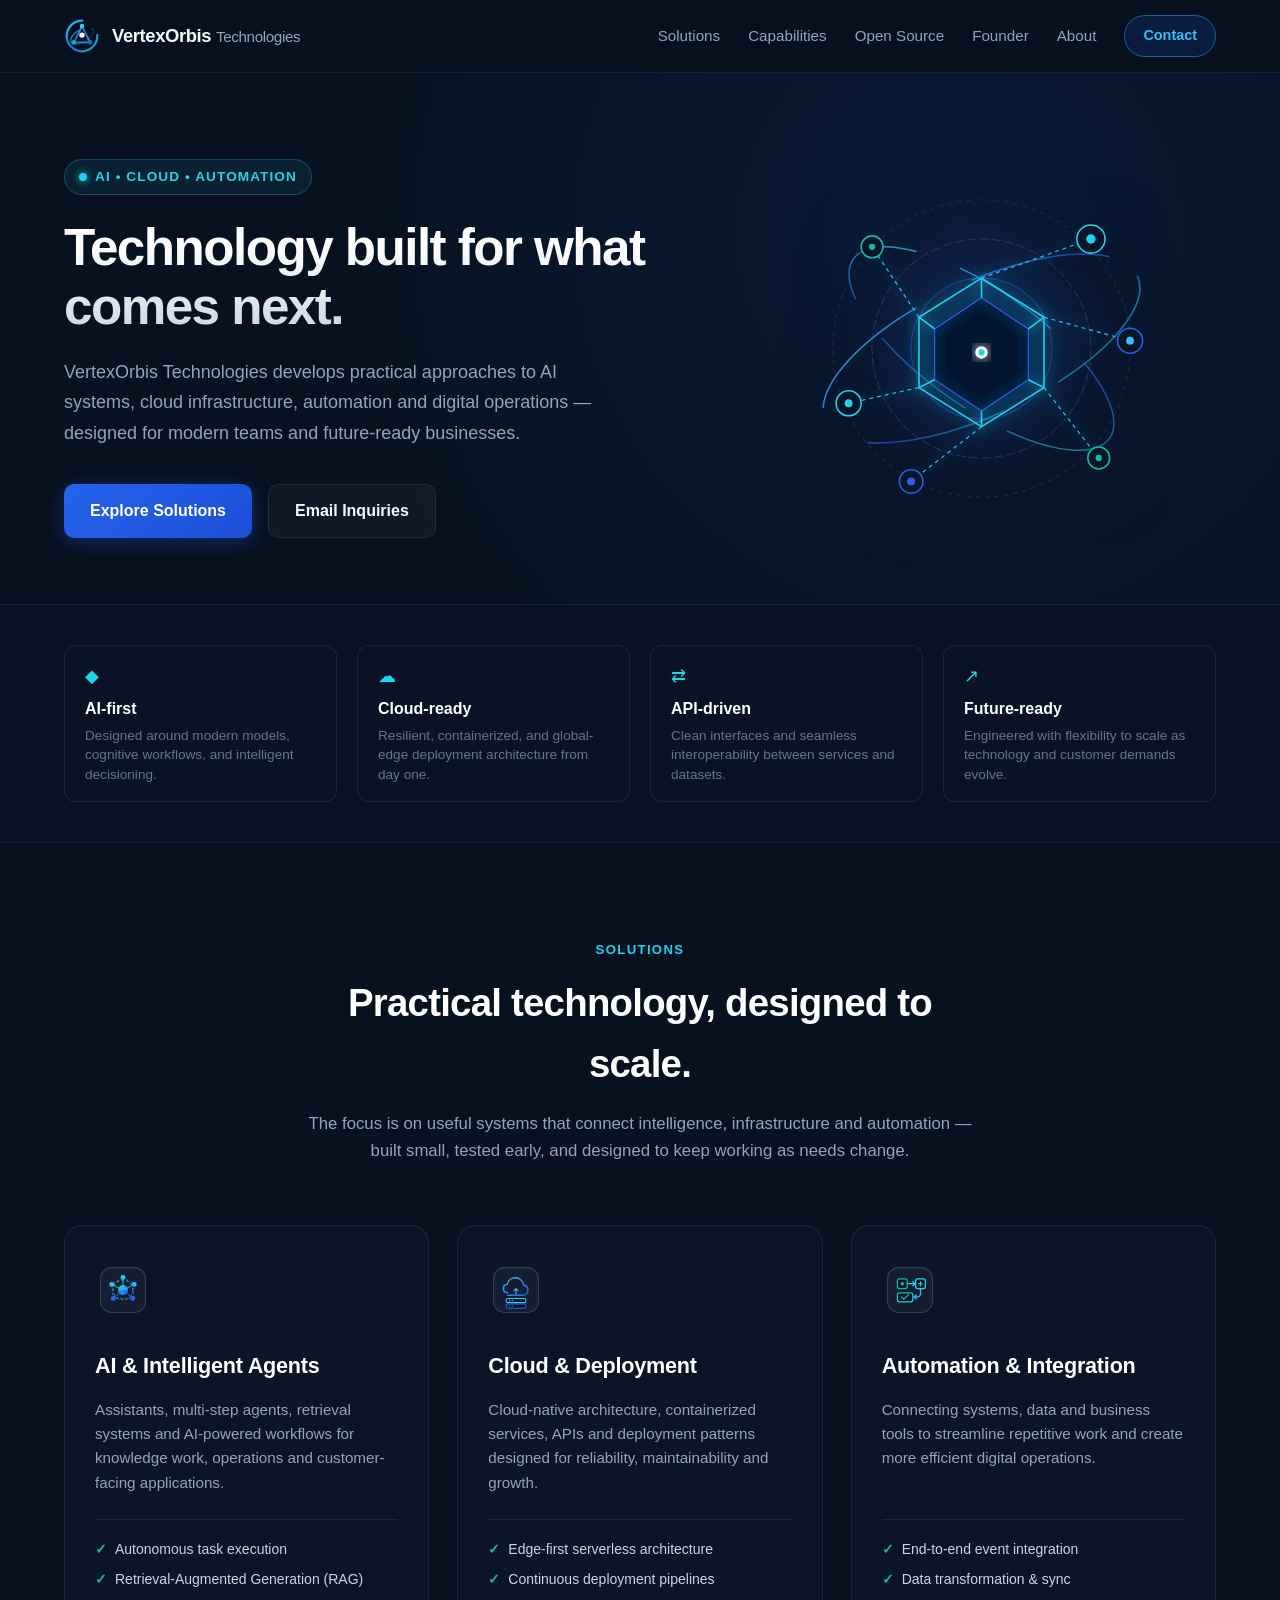
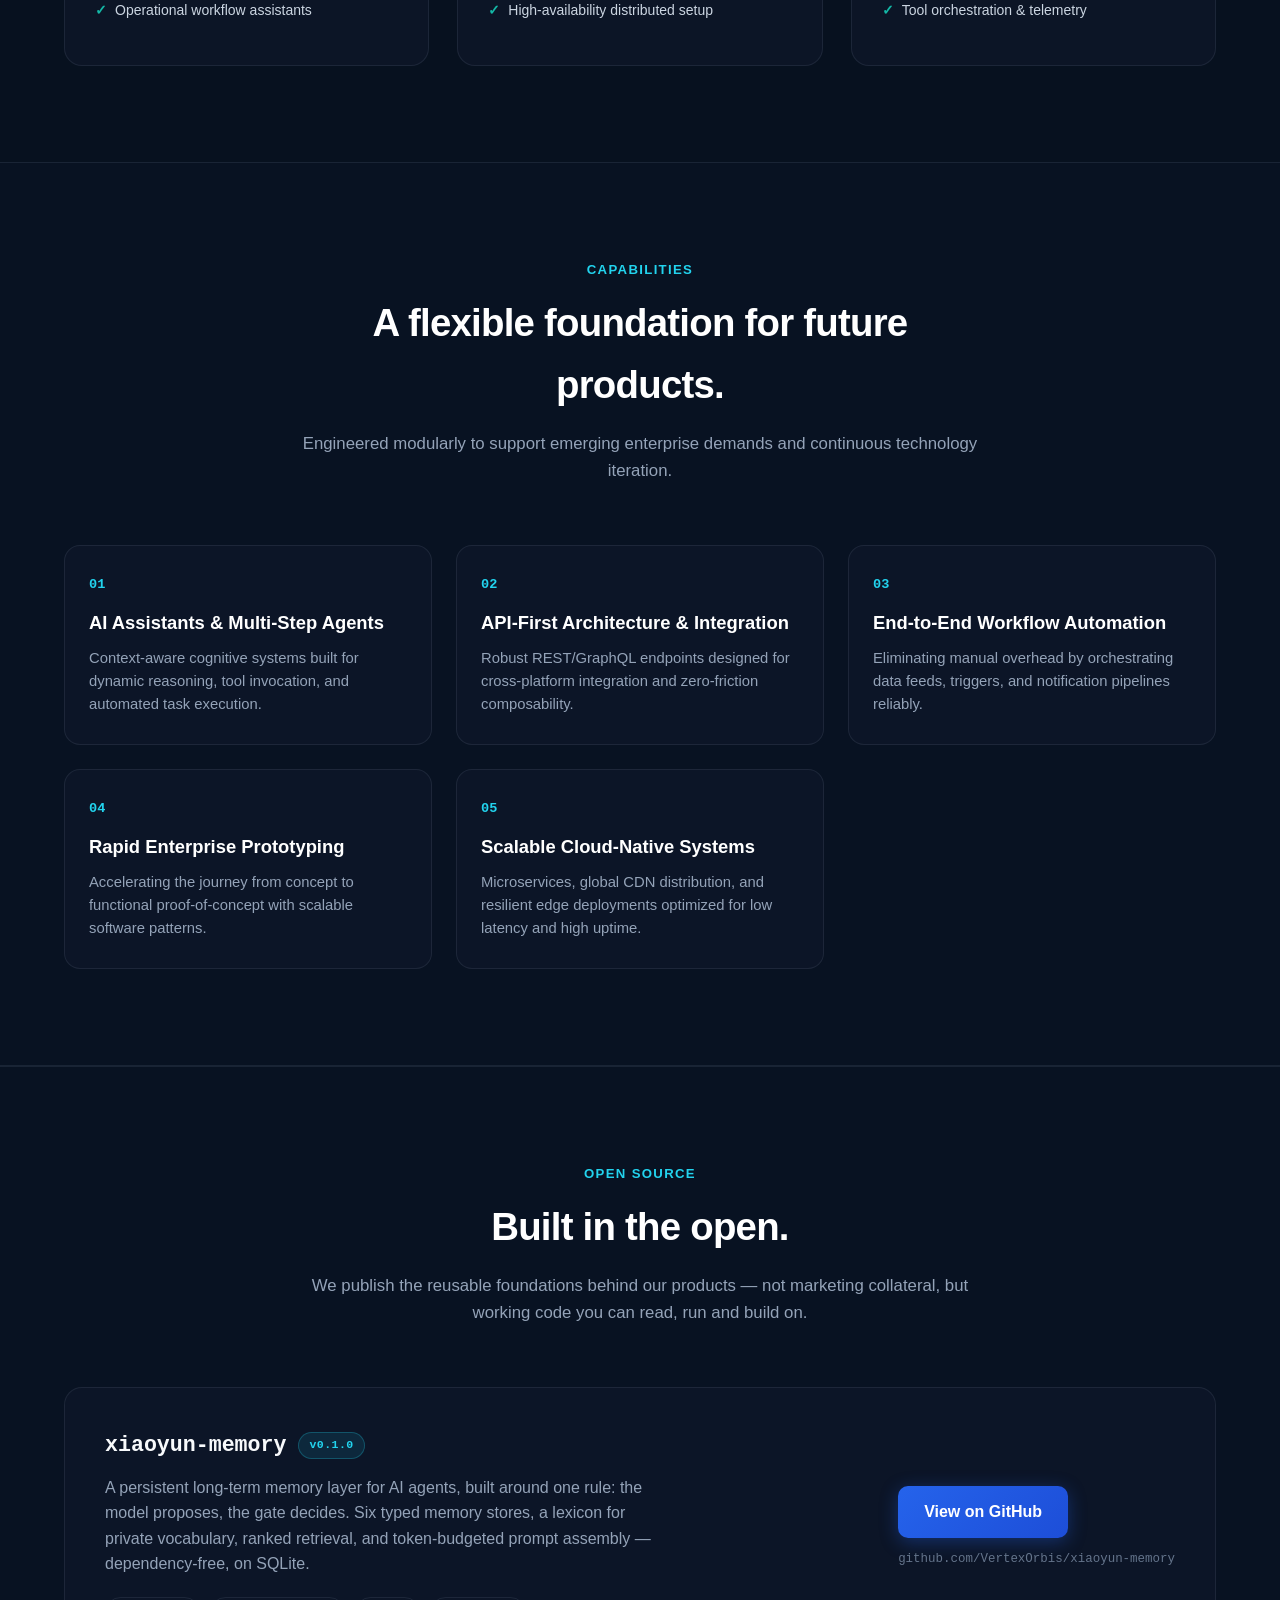
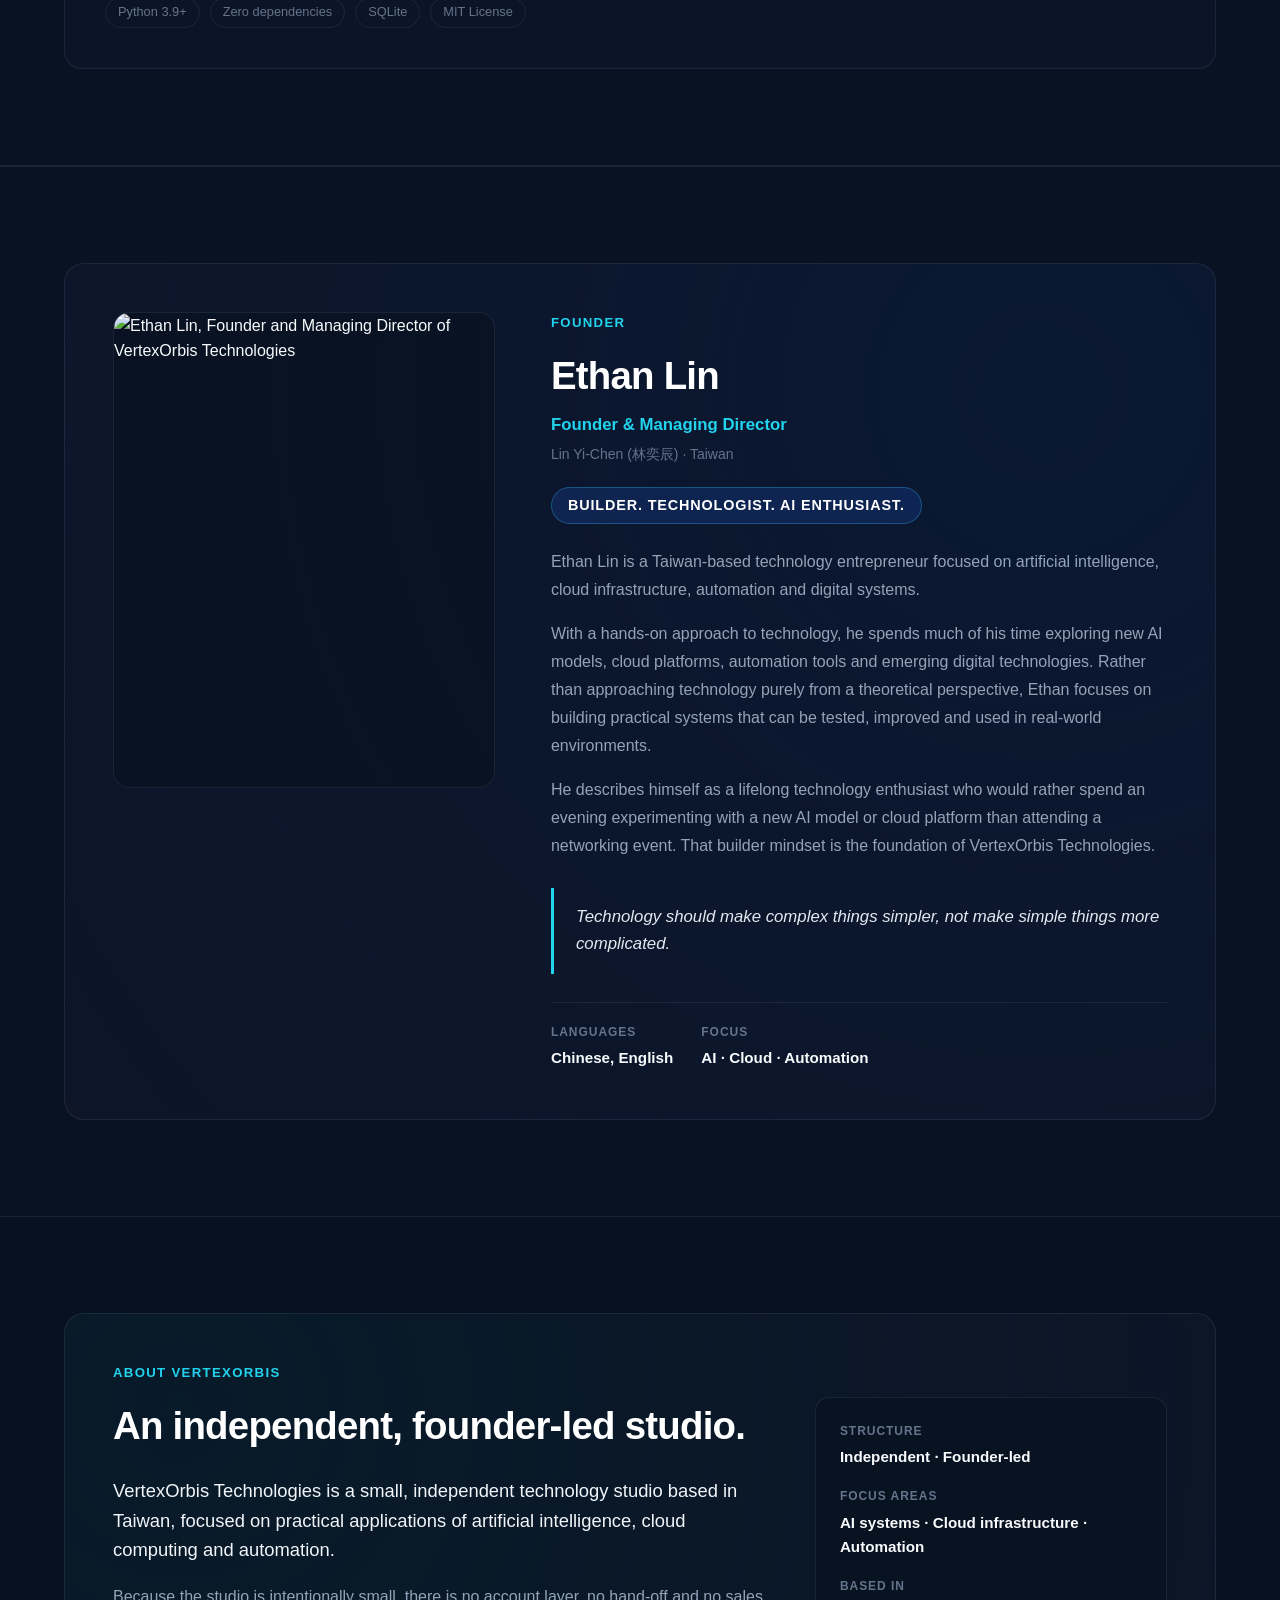
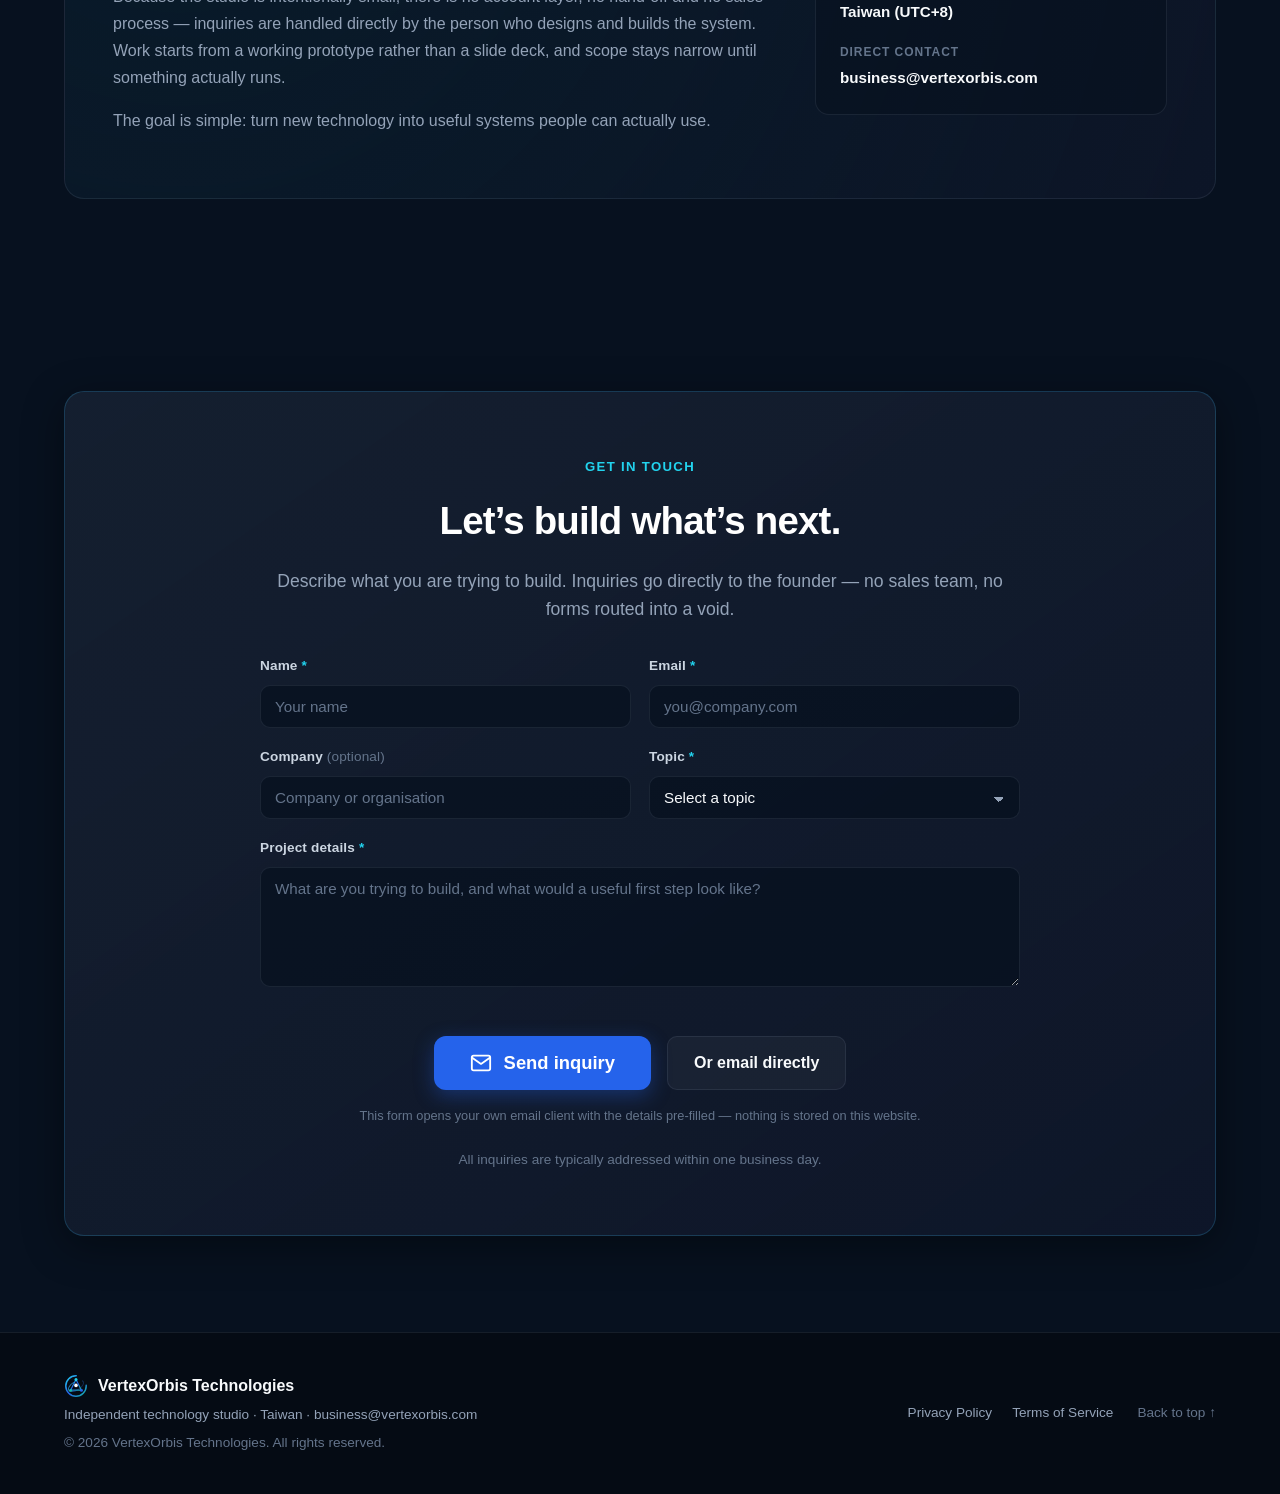
==== commit 21c3debb: "feat: add Open Source section featuring xiaoyun-memory Surface the open-source memory layer as publi" ====
--- a/index.html
+++ b/index.html
@@ -55,6 +55,24 @@
     }
   }
   </script>
+  <script type="application/ld+json">
+  {
+    "@context": "https://schema.org",
+    "@type": "SoftwareSourceCode",
+    "name": "xiaoyun-memory",
+    "description": "A persistent long-term memory layer for AI agents: typed memory stores, a lexicon for private vocabulary, and an explicit write gate, on SQLite with no runtime dependencies.",
+    "codeRepository": "https://github.com/VertexOrbis/xiaoyun-memory",
+    "programmingLanguage": "Python",
+    "runtimePlatform": "Python 3.9+",
+    "license": "https://opensource.org/licenses/MIT",
+    "version": "0.1.0",
+    "author": {
+      "@type": "Organization",
+      "name": "VertexOrbis Technologies",
+      "url": "https://vertexorbis.com"
+    }
+  }
+  </script>
 </head>
 <body>
   <a href="#main-content" class="skip-link">Skip to main content</a>
@@ -76,6 +94,7 @@
       <nav id="primary-nav" class="nav-links" aria-label="Primary Navigation">
         <a href="#solutions" class="nav-item">Solutions</a>
         <a href="#capabilities" class="nav-item">Capabilities</a>
+        <a href="#open-source" class="nav-item">Open Source</a>
         <a href="#founder" class="nav-item">Founder</a>
         <a href="#about" class="nav-item">About</a>
         <a href="#contact" class="nav-cta">Contact</a>
@@ -239,6 +258,43 @@
             <p class="cap-desc">Microservices, global CDN distribution, and resilient edge deployments optimized for low latency and high uptime.</p>
           </div>
         </div>
+      </div>
+    </section>
+
+    <!-- Open Source Section -->
+    <section id="open-source" class="section open-source-section" aria-labelledby="open-source-title">
+      <div class="container">
+        <div class="section-header">
+          <div class="section-kicker">Open Source</div>
+          <h2 id="open-source-title" class="section-title">Built in the open.</h2>
+          <p class="section-subtitle">
+            We publish the reusable foundations behind our products — not marketing collateral, but working code you can read, run and build on.
+          </p>
+        </div>
+
+        <article class="oss-card">
+          <div class="oss-main">
+            <div class="oss-heading">
+              <h3 class="oss-name">xiaoyun-memory</h3>
+              <span class="oss-badge">v0.1.0</span>
+            </div>
+            <p class="oss-desc">
+              A persistent long-term memory layer for AI agents, built around one rule: the model proposes, the gate decides. Six typed memory stores, a lexicon for private vocabulary, ranked retrieval, and token-budgeted prompt assembly — dependency-free, on SQLite.
+            </p>
+            <ul class="oss-tags">
+              <li class="oss-tag">Python 3.9+</li>
+              <li class="oss-tag">Zero dependencies</li>
+              <li class="oss-tag">SQLite</li>
+              <li class="oss-tag">MIT License</li>
+            </ul>
+          </div>
+          <div class="oss-actions">
+            <a href="https://github.com/VertexOrbis/xiaoyun-memory" class="btn btn-primary" target="_blank" rel="noopener noreferrer">
+              View on GitHub
+            </a>
+            <span class="oss-meta">github.com/VertexOrbis/xiaoyun-memory</span>
+          </div>
+        </article>
       </div>
     </section>
 
--- a/styles.css
+++ b/styles.css
@@ -723,6 +723,99 @@
 }
 
 /* -------------------------------------------------------------
+   Open Source Section
+   ------------------------------------------------------------- */
+.open-source-section {
+  border-top: 1px solid var(--border-subtle);
+  border-bottom: 1px solid var(--border-subtle);
+  background: rgba(11, 21, 40, 0.3);
+}
+
+.oss-card {
+  display: flex;
+  flex-wrap: wrap;
+  align-items: center;
+  justify-content: space-between;
+  gap: 32px;
+  background: var(--bg-card);
+  border: 1px solid var(--border-subtle);
+  border-radius: 18px;
+  padding: 40px;
+  transition: border-color var(--transition-normal);
+}
+
+.oss-card:hover {
+  border-color: rgba(34, 211, 238, 0.35);
+}
+
+.oss-main {
+  flex: 1 1 520px;
+  min-width: 0;
+}
+
+.oss-heading {
+  display: flex;
+  align-items: center;
+  gap: 12px;
+  margin-bottom: 12px;
+}
+
+.oss-name {
+  font-family: monospace;
+  font-size: 1.35rem;
+  font-weight: 700;
+  color: var(--text-main);
+}
+
+.oss-badge {
+  font-family: monospace;
+  font-size: 0.72rem;
+  font-weight: 700;
+  letter-spacing: 0.04em;
+  color: var(--accent-cyan);
+  background: rgba(34, 211, 238, 0.1);
+  border: 1px solid var(--accent-cyan-glow);
+  border-radius: 999px;
+  padding: 3px 10px;
+}
+
+.oss-desc {
+  color: var(--text-muted);
+  margin-bottom: 20px;
+  max-width: 62ch;
+}
+
+.oss-tags {
+  display: flex;
+  flex-wrap: wrap;
+  gap: 10px;
+  list-style: none;
+}
+
+.oss-tag {
+  font-size: 0.8rem;
+  color: var(--text-dim);
+  border: 1px solid var(--border-subtle);
+  border-radius: 999px;
+  padding: 4px 12px;
+}
+
+.oss-actions {
+  display: flex;
+  flex-direction: column;
+  align-items: flex-start;
+  gap: 12px;
+  flex: 0 0 auto;
+}
+
+.oss-meta {
+  font-family: monospace;
+  font-size: 0.78rem;
+  color: var(--text-dim);
+  word-break: break-all;
+}
+
+/* -------------------------------------------------------------
    Founder Section
    ------------------------------------------------------------- */
 .founder-section {
